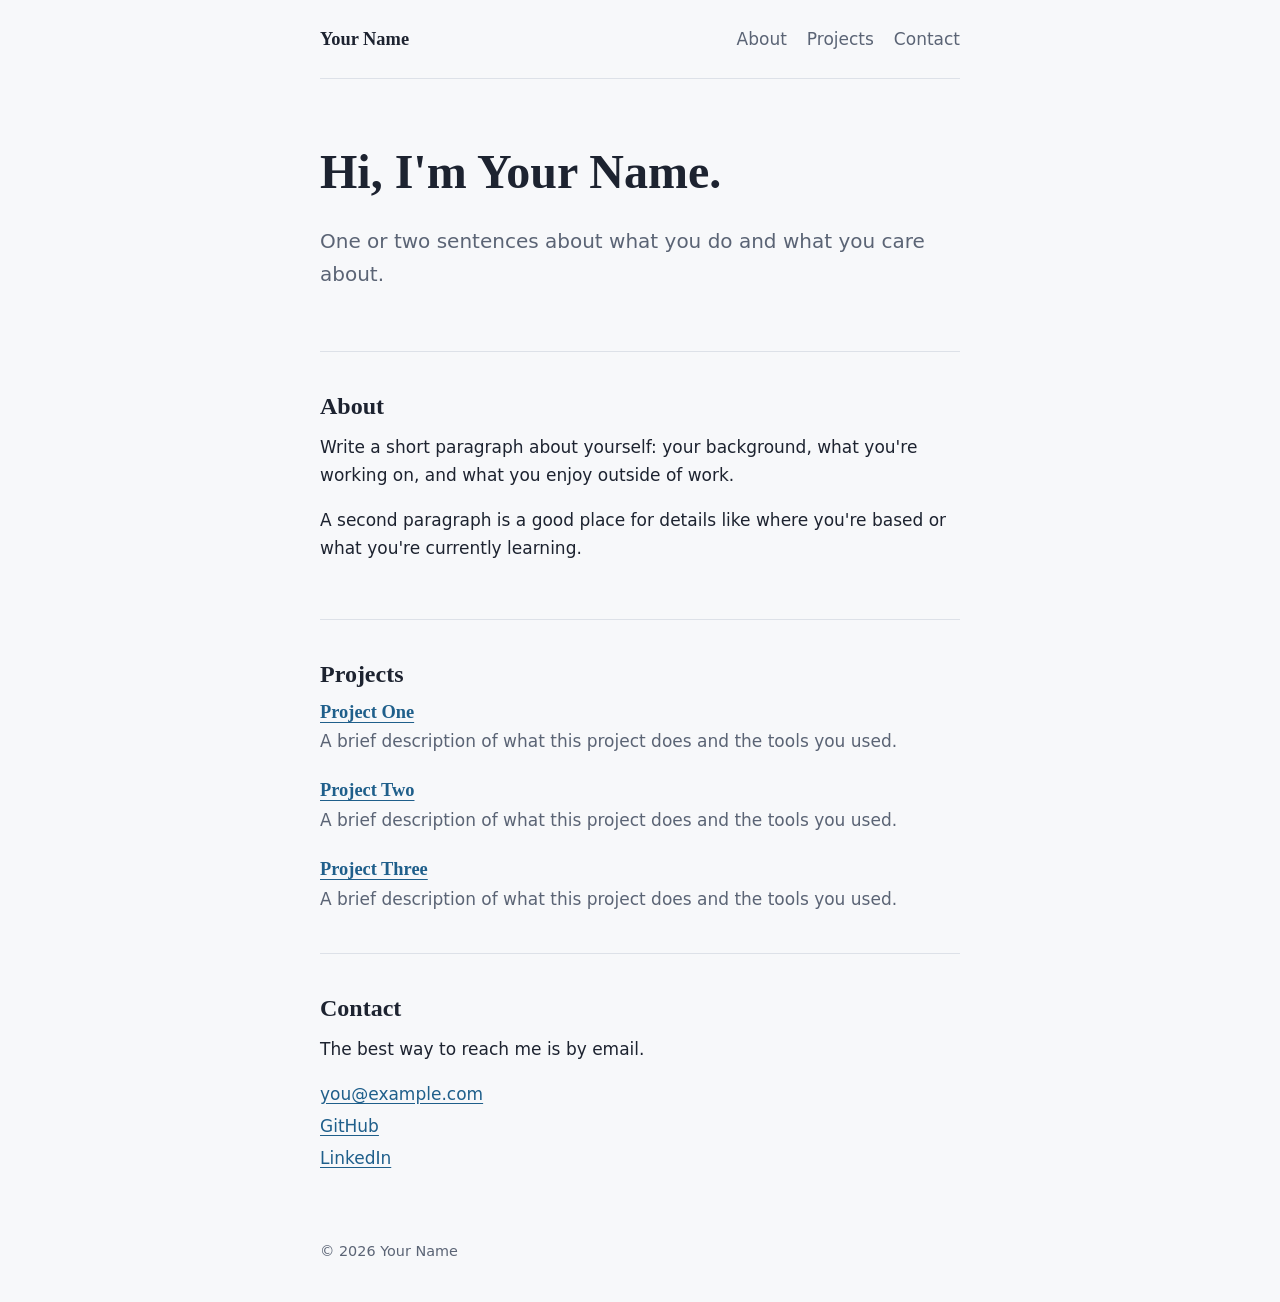
==== index.html @ 3192b790 "Initial boilerplate commit" ====
<!DOCTYPE html>
<html lang="en">
<head>
  <meta charset="utf-8">
  <meta name="viewport" content="width=device-width, initial-scale=1">
  <title>Your Name</title>
  <meta name="description" content="Personal website of Your Name.">
  <link rel="stylesheet" href="style.css">
</head>
<body>
  <a class="skip-link" href="#main">Skip to content</a>

  <header class="site-header">
    <a class="site-title" href="/">Your Name</a>
    <nav aria-label="Main">
      <ul>
        <li><a href="#about">About</a></li>
        <li><a href="#projects">Projects</a></li>
        <li><a href="#contact">Contact</a></li>
      </ul>
    </nav>
  </header>

  <main id="main">
    <section class="intro">
      <h1>Hi, I'm Your Name.</h1>
      <p class="lead">One or two sentences about what you do and what you care about.</p>
    </section>

    <section id="about">
      <h2>About</h2>
      <p>Write a short paragraph about yourself: your background, what you're working on, and what you enjoy outside of work.</p>
      <p>A second paragraph is a good place for details like where you're based or what you're currently learning.</p>
    </section>

    <section id="projects">
      <h2>Projects</h2>
      <ul class="project-list">
        <li>
          <h3><a href="https://github.com/your-username/project-one">Project One</a></h3>
          <p>A brief description of what this project does and the tools you used.</p>
        </li>
        <li>
          <h3><a href="https://github.com/your-username/project-two">Project Two</a></h3>
          <p>A brief description of what this project does and the tools you used.</p>
        </li>
        <li>
          <h3><a href="https://github.com/your-username/project-three">Project Three</a></h3>
          <p>A brief description of what this project does and the tools you used.</p>
        </li>
      </ul>
    </section>

    <section id="contact">
      <h2>Contact</h2>
      <p>The best way to reach me is by email.</p>
      <ul class="contact-list">
        <li><a href="mailto:you@example.com">you@example.com</a></li>
        <li><a href="https://github.com/your-username">GitHub</a></li>
        <li><a href="https://www.linkedin.com/in/your-username">LinkedIn</a></li>
      </ul>
    </section>
  </main>

  <footer class="site-footer">
    <p>&copy; 2026 Your Name</p>
  </footer>
</body>
</html>
---- style.css ----
/* ---------- Design tokens: edit these to restyle the whole site ---------- */
:root {
  --bg: #f7f8fa;
  --text: #1d2330;
  --text-muted: #5b6475;
  --accent: #1f5f8b;
  --rule: #dde1e8;

  --font-body: system-ui, -apple-system, "Segoe UI", Roboto, sans-serif;
  --font-heading: "Iowan Old Style", "Palatino Linotype", Georgia, serif;

  --measure: 40rem;   /* max line length of the content column */
  --space: 1.5rem;
}

@media (prefers-color-scheme: dark) {
  :root {
    --bg: #14181f;
    --text: #e6e9ef;
    --text-muted: #9aa3b2;
    --accent: #7fb4dc;
    --rule: #2a313d;
  }
}

/* ---------- Base ---------- */
*, *::before, *::after { box-sizing: border-box; }

html { scroll-behavior: smooth; }

@media (prefers-reduced-motion: reduce) {
  html { scroll-behavior: auto; }
}

body {
  margin: 0;
  background: var(--bg);
  color: var(--text);
  font-family: var(--font-body);
  font-size: 1.0625rem;
  line-height: 1.65;
}

h1, h2, h3 {
  font-family: var(--font-heading);
  line-height: 1.2;
  margin: 0 0 0.5em;
}

h1 { font-size: clamp(2rem, 5vw, 3rem); }
h2 { font-size: 1.5rem; }
h3 { font-size: 1.15rem; margin-bottom: 0.25em; }

p { margin: 0 0 1em; }

a {
  color: var(--accent);
  text-underline-offset: 0.2em;
}

a:focus-visible {
  outline: 3px solid var(--accent);
  outline-offset: 3px;
  border-radius: 2px;
}

/* ---------- Layout ---------- */
.site-header,
main,
.site-footer {
  width: min(100% - 2 * var(--space), var(--measure));
  margin-inline: auto;
}

.site-header {
  display: flex;
  flex-wrap: wrap;
  justify-content: space-between;
  align-items: baseline;
  gap: 0.5rem 2rem;
  padding-block: var(--space);
  border-bottom: 1px solid var(--rule);
}

.site-title {
  font-family: var(--font-heading);
  font-weight: 700;
  font-size: 1.15rem;
  color: var(--text);
  text-decoration: none;
}

nav ul {
  display: flex;
  gap: 1.25rem;
  list-style: none;
  margin: 0;
  padding: 0;
}

nav a {
  color: var(--text-muted);
  text-decoration: none;
}

nav a:hover { color: var(--accent); text-decoration: underline; }

main section {
  padding-block: 2.5rem;
  border-bottom: 1px solid var(--rule);
}

main section:last-child { border-bottom: 0; }

.intro { padding-top: 4rem; }

.lead {
  font-size: 1.25rem;
  color: var(--text-muted);
}

/* ---------- Components ---------- */
.project-list,
.contact-list {
  list-style: none;
  margin: 0;
  padding: 0;
}

.project-list li { margin-bottom: 1.5rem; }
.project-list li:last-child { margin-bottom: 0; }
.project-list p { margin: 0; color: var(--text-muted); }

.contact-list li { margin-bottom: 0.25rem; }

.site-footer {
  padding-block: var(--space);
  color: var(--text-muted);
  font-size: 0.9rem;
}

.skip-link {
  position: absolute;
  left: 0.5rem;
  top: -4rem;
  background: var(--accent);
  color: var(--bg);
  padding: 0.5rem 1rem;
  z-index: 10;
}

.skip-link:focus { top: 0.5rem; }
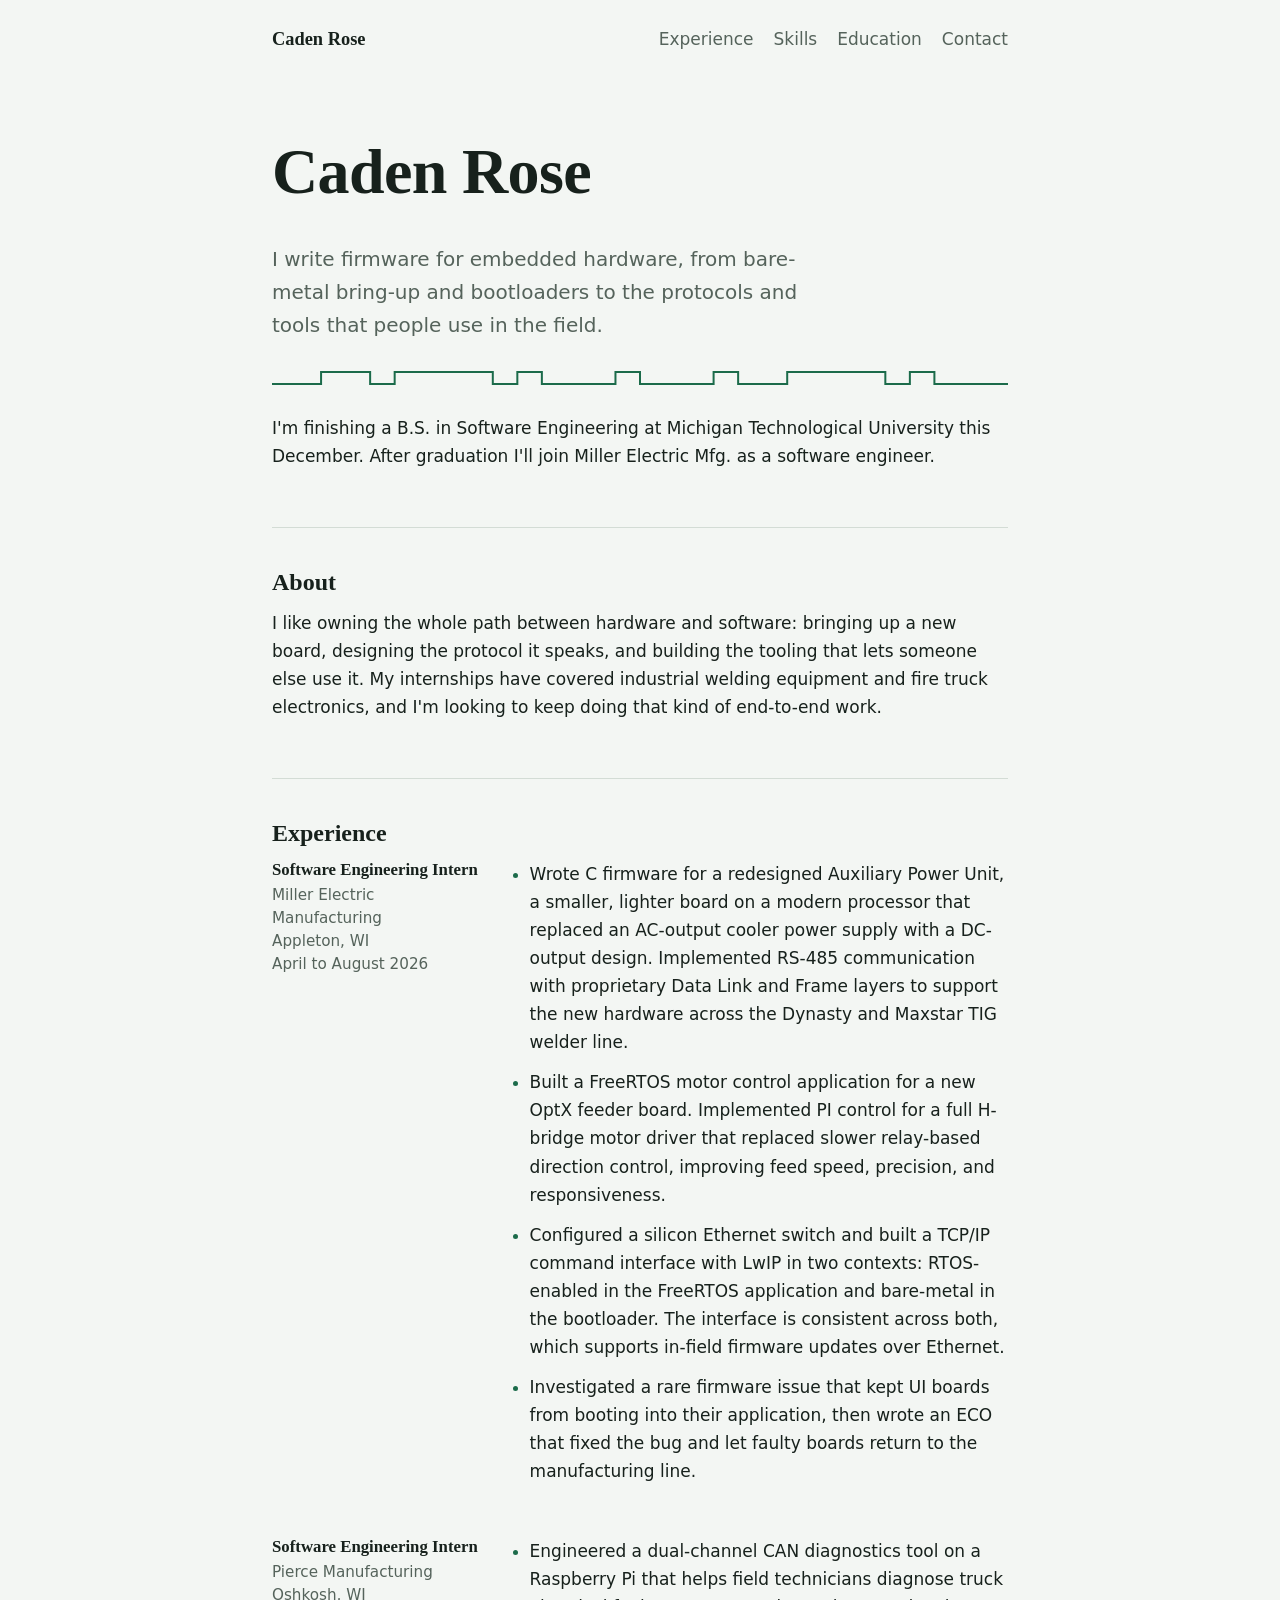
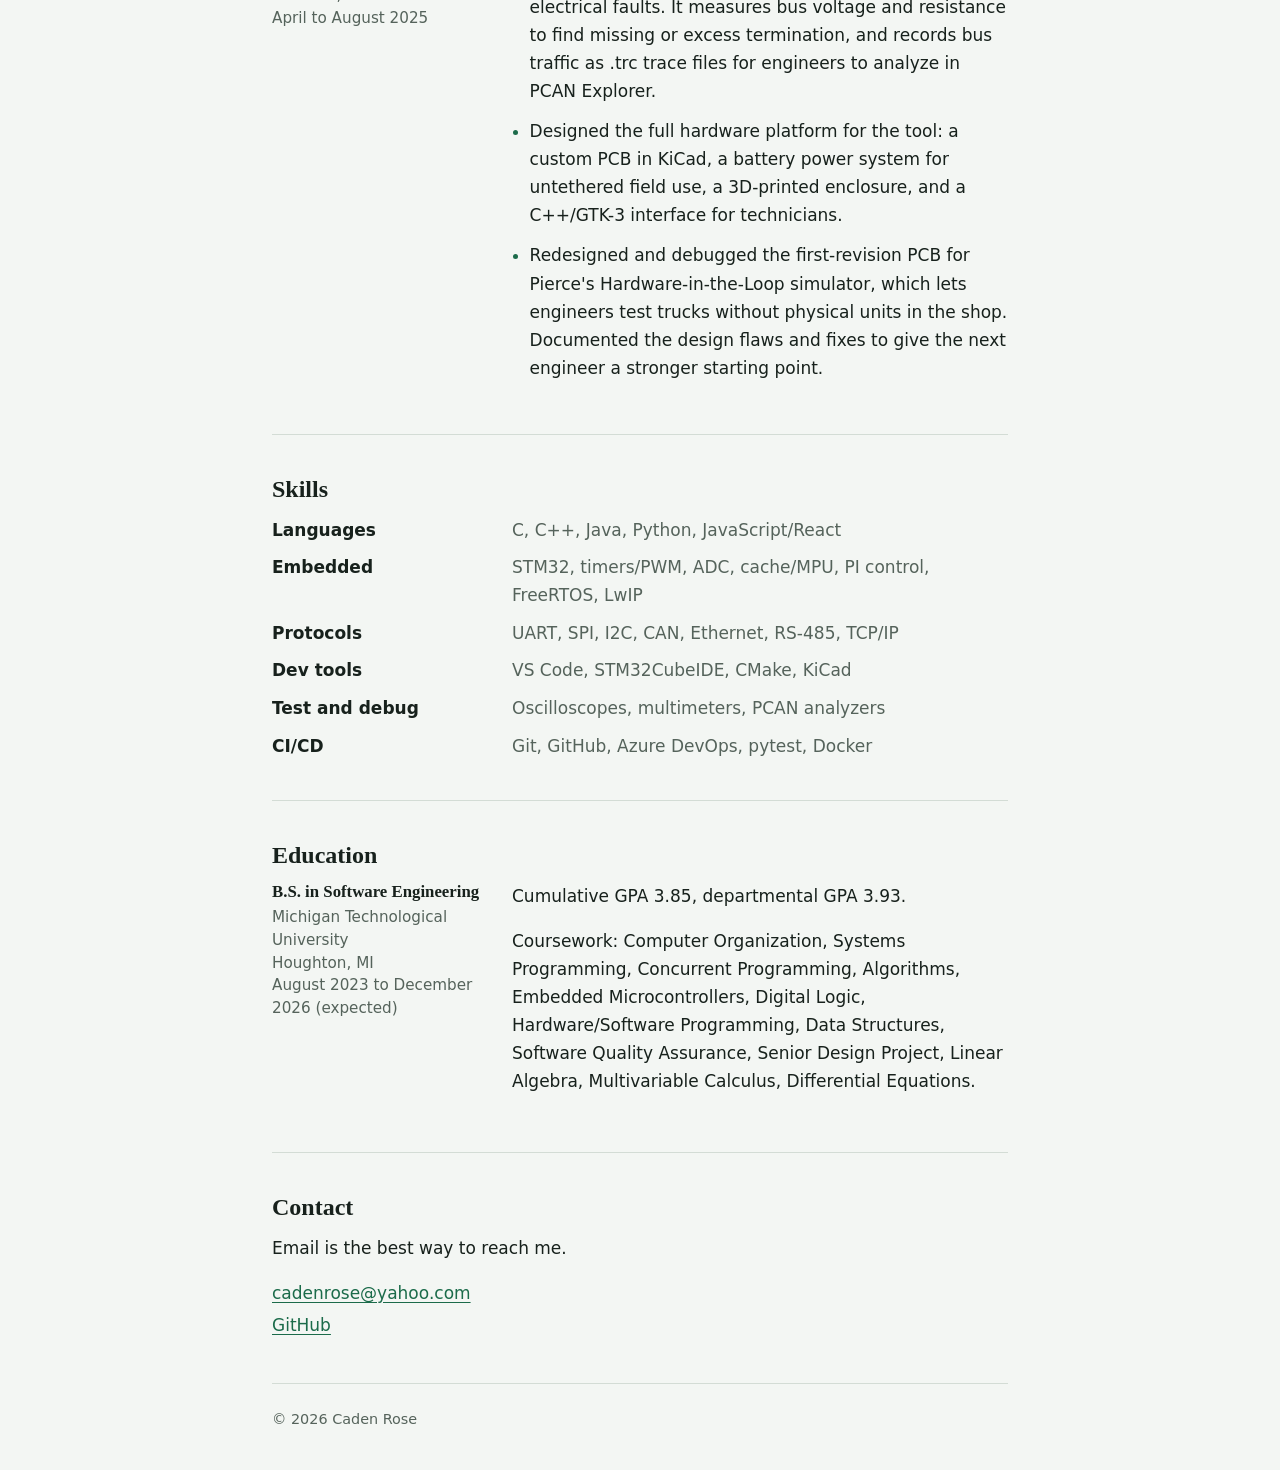
==== commit 705ec1fe: "Applied resume (sep 26)" ====
--- a/index.html
+++ b/index.html
@@ -3,19 +3,20 @@
 <head>
   <meta charset="utf-8">
   <meta name="viewport" content="width=device-width, initial-scale=1">
-  <title>Your Name</title>
-  <meta name="description" content="Personal website of Your Name.">
+  <title>Caden Rose | Embedded Software Engineer</title>
+  <meta name="description" content="Caden Rose is a software engineer focused on embedded systems and firmware: bare-metal bring-up, bootloaders, communication protocols, and field tooling.">
   <link rel="stylesheet" href="style.css">
 </head>
 <body>
   <a class="skip-link" href="#main">Skip to content</a>
 
   <header class="site-header">
-    <a class="site-title" href="/">Your Name</a>
+    <a class="site-title" href="/">Caden Rose</a>
     <nav aria-label="Main">
       <ul>
-        <li><a href="#about">About</a></li>
-        <li><a href="#projects">Projects</a></li>
+        <li><a href="#experience">Experience</a></li>
+        <li><a href="#skills">Skills</a></li>
+        <li><a href="#education">Education</a></li>
         <li><a href="#contact">Contact</a></li>
       </ul>
     </nav>
@@ -23,47 +24,94 @@
 
   <main id="main">
     <section class="intro">
-      <h1>Hi, I'm Your Name.</h1>
-      <p class="lead">One or two sentences about what you do and what you care about.</p>
+      <h1>Caden Rose</h1>
+      <p class="lead">I write firmware for embedded hardware, from bare-metal bring-up and bootloaders to the protocols and tools that people use in the field.</p>
+      <svg class="signal" viewBox="0 0 600 24" preserveAspectRatio="none" aria-hidden="true" focusable="false">
+        <path d="M0 18H40V6H80V18H100V6H180V18H200V6H220V18H280V6H300V18H360V6H380V18H420V6H500V18H520V6H540V18H600" />
+      </svg>
+      <p>I'm finishing a B.S. in Software Engineering at Michigan Technological University this December. After graduation I'll join Miller Electric Mfg. as a software engineer.</p>
     </section>
 
     <section id="about">
       <h2>About</h2>
-      <p>Write a short paragraph about yourself: your background, what you're working on, and what you enjoy outside of work.</p>
-      <p>A second paragraph is a good place for details like where you're based or what you're currently learning.</p>
+      <p>I like owning the whole path between hardware and software: bringing up a new board, designing the protocol it speaks, and building the tooling that lets someone else use it. My internships have covered industrial welding equipment and fire truck electronics, and I'm looking to keep doing that kind of end-to-end work.</p>
     </section>
 
-    <section id="projects">
-      <h2>Projects</h2>
-      <ul class="project-list">
-        <li>
-          <h3><a href="https://github.com/your-username/project-one">Project One</a></h3>
-          <p>A brief description of what this project does and the tools you used.</p>
-        </li>
-        <li>
-          <h3><a href="https://github.com/your-username/project-two">Project Two</a></h3>
-          <p>A brief description of what this project does and the tools you used.</p>
-        </li>
-        <li>
-          <h3><a href="https://github.com/your-username/project-three">Project Three</a></h3>
-          <p>A brief description of what this project does and the tools you used.</p>
-        </li>
-      </ul>
+    <section id="experience">
+      <h2>Experience</h2>
+
+      <article class="entry">
+        <div class="entry-meta">
+          <h3>Software Engineering Intern</h3>
+          <p>Miller Electric Manufacturing<br>Appleton, WI<br>April to August 2026</p>
+        </div>
+        <ul class="entry-body">
+          <li>Wrote C firmware for a redesigned Auxiliary Power Unit, a smaller, lighter board on a modern processor that replaced an AC-output cooler power supply with a DC-output design. Implemented RS-485 communication with proprietary Data Link and Frame layers to support the new hardware across the Dynasty and Maxstar TIG welder line.</li>
+          <li>Built a FreeRTOS motor control application for a new OptX feeder board. Implemented PI control for a full H-bridge motor driver that replaced slower relay-based direction control, improving feed speed, precision, and responsiveness.</li>
+          <li>Configured a silicon Ethernet switch and built a TCP/IP command interface with LwIP in two contexts: RTOS-enabled in the FreeRTOS application and bare-metal in the bootloader. The interface is consistent across both, which supports in-field firmware updates over Ethernet.</li>
+          <li>Investigated a rare firmware issue that kept UI boards from booting into their application, then wrote an ECO that fixed the bug and let faulty boards return to the manufacturing line.</li>
+        </ul>
+      </article>
+
+      <article class="entry">
+        <div class="entry-meta">
+          <h3>Software Engineering Intern</h3>
+          <p>Pierce Manufacturing<br>Oshkosh, WI<br>April to August 2025</p>
+        </div>
+        <ul class="entry-body">
+          <li>Engineered a dual-channel CAN diagnostics tool on a Raspberry Pi that helps field technicians diagnose truck electrical faults. It measures bus voltage and resistance to find missing or excess termination, and records bus traffic as .trc trace files for engineers to analyze in PCAN Explorer.</li>
+          <li>Designed the full hardware platform for the tool: a custom PCB in KiCad, a battery power system for untethered field use, a 3D-printed enclosure, and a C++/GTK-3 interface for technicians.</li>
+          <li>Redesigned and debugged the first-revision PCB for Pierce's Hardware-in-the-Loop simulator, which lets engineers test trucks without physical units in the shop. Documented the design flaws and fixes to give the next engineer a stronger starting point.</li>
+        </ul>
+      </article>
+    </section>
+
+    <section id="skills">
+      <h2>Skills</h2>
+      <dl class="skills">
+        <dt>Languages</dt>
+        <dd>C, C++, Java, Python, JavaScript/React</dd>
+        <dt>Embedded</dt>
+        <dd>STM32, timers/PWM, ADC, cache/MPU, PI control, FreeRTOS, LwIP</dd>
+        <dt>Protocols</dt>
+        <dd>UART, SPI, I2C, CAN, Ethernet, RS-485, TCP/IP</dd>
+        <dt>Dev tools</dt>
+        <dd>VS Code, STM32CubeIDE, CMake, KiCad</dd>
+        <dt>Test and debug</dt>
+        <dd>Oscilloscopes, multimeters, PCAN analyzers</dd>
+        <dt>CI/CD</dt>
+        <dd>Git, GitHub, Azure DevOps, pytest, Docker</dd>
+      </dl>
+    </section>
+
+    <section id="education">
+      <h2>Education</h2>
+      <article class="entry">
+        <div class="entry-meta">
+          <h3>B.S. in Software Engineering</h3>
+          <p>Michigan Technological University<br>Houghton, MI<br>August 2023 to December 2026 (expected)</p>
+        </div>
+        <div class="entry-body">
+          <p>Cumulative GPA 3.85, departmental GPA 3.93.</p>
+          <p>Coursework: Computer Organization, Systems Programming, Concurrent Programming, Algorithms, Embedded Microcontrollers, Digital Logic, Hardware/Software Programming, Data Structures, Software Quality Assurance, Senior Design Project, Linear Algebra, Multivariable Calculus, Differential Equations.</p>
+        </div>
+      </article>
     </section>
 
     <section id="contact">
       <h2>Contact</h2>
-      <p>The best way to reach me is by email.</p>
+      <p>Email is the best way to reach me.</p>
       <ul class="contact-list">
-        <li><a href="mailto:you@example.com">you@example.com</a></li>
-        <li><a href="https://github.com/your-username">GitHub</a></li>
-        <li><a href="https://www.linkedin.com/in/your-username">LinkedIn</a></li>
+        <li><a href="mailto:cadenrose@yahoo.com">cadenrose@yahoo.com</a></li>
+        <li><a href="https://github.com/cadenjrose">GitHub</a></li>
+        <!-- Add your LinkedIn once you have the URL:
+        <li><a href="https://www.linkedin.com/in/YOUR-LINKEDIN-SLUG">LinkedIn</a></li> -->
       </ul>
     </section>
   </main>
 
   <footer class="site-footer">
-    <p>&copy; 2026 Your Name</p>
+    <p>&copy; 2026 Caden Rose</p>
   </footer>
 </body>
 </html>
--- a/style.css
+++ b/style.css
@@ -1,32 +1,32 @@
 /* ---------- Design tokens: edit these to restyle the whole site ---------- */
 :root {
-  --bg: #f7f8fa;
-  --text: #1d2330;
-  --text-muted: #5b6475;
-  --accent: #1f5f8b;
-  --rule: #dde1e8;
+  --bg: #f3f6f3;
+  --text: #17211c;
+  --text-muted: #55635b;
+  --accent: #1b6b4a;
+  --rule: #d3dcd5;
 
   --font-body: system-ui, -apple-system, "Segoe UI", Roboto, sans-serif;
   --font-heading: "Iowan Old Style", "Palatino Linotype", Georgia, serif;
 
-  --measure: 40rem;   /* max line length of the content column */
+  --measure: 46rem;   /* max width of the content column */
   --space: 1.5rem;
 }
 
 @media (prefers-color-scheme: dark) {
   :root {
-    --bg: #14181f;
-    --text: #e6e9ef;
-    --text-muted: #9aa3b2;
-    --accent: #7fb4dc;
-    --rule: #2a313d;
+    --bg: #0f1b16;
+    --text: #e4ece7;
+    --text-muted: #a0b0a7;
+    --accent: #8cc7a8;
+    --rule: #26382f;
   }
 }
 
 /* ---------- Base ---------- */
 *, *::before, *::after { box-sizing: border-box; }
 
-html { scroll-behavior: smooth; }
+html { scroll-behavior: smooth; scroll-padding-top: 1rem; }
 
 @media (prefers-reduced-motion: reduce) {
   html { scroll-behavior: auto; }
@@ -47,9 +47,9 @@
   margin: 0 0 0.5em;
 }
 
-h1 { font-size: clamp(2rem, 5vw, 3rem); }
+h1 { font-size: clamp(2.5rem, 7vw, 4rem); letter-spacing: -0.01em; }
 h2 { font-size: 1.5rem; }
-h3 { font-size: 1.15rem; margin-bottom: 0.25em; }
+h3 { font-size: 1.05rem; margin-bottom: 0.25em; }
 
 p { margin: 0 0 1em; }
 
@@ -79,7 +79,6 @@
   align-items: baseline;
   gap: 0.5rem 2rem;
   padding-block: var(--space);
-  border-bottom: 1px solid var(--rule);
 }
 
 .site-title {
@@ -92,7 +91,8 @@
 
 nav ul {
   display: flex;
-  gap: 1.25rem;
+  flex-wrap: wrap;
+  gap: 0.25rem 1.25rem;
   list-style: none;
   margin: 0;
   padding: 0;
@@ -107,36 +107,95 @@
 
 main section {
   padding-block: 2.5rem;
-  border-bottom: 1px solid var(--rule);
-}
-
-main section:last-child { border-bottom: 0; }
-
-.intro { padding-top: 4rem; }
-
+  border-top: 1px solid var(--rule);
+}
+
+main section.intro { border-top: 0; padding-top: 3.5rem; }
+
+/* ---------- Intro ---------- */
 .lead {
   font-size: 1.25rem;
-  color: var(--text-muted);
-}
-
-/* ---------- Components ---------- */
-.project-list,
+  max-width: 36rem;
+  color: var(--text-muted);
+}
+
+.signal {
+  display: block;
+  width: 100%;
+  height: 1.5rem;
+  margin-block: 1.5rem;
+}
+
+.signal path {
+  fill: none;
+  stroke: var(--accent);
+  stroke-width: 2;
+  stroke-linejoin: miter;
+  vector-effect: non-scaling-stroke;
+}
+
+/* ---------- Experience and education entries ---------- */
+.entry {
+  display: grid;
+  grid-template-columns: 1fr;
+  gap: 0.75rem;
+  margin-bottom: 2.5rem;
+}
+
+.entry:last-child { margin-bottom: 0; }
+
+.entry-meta p {
+  margin: 0;
+  color: var(--text-muted);
+  font-size: 0.95rem;
+  line-height: 1.5;
+}
+
+.entry-body { margin: 0; padding-left: 1.1rem; }
+.entry-body li { margin-bottom: 0.75rem; }
+.entry-body li::marker { color: var(--accent); }
+div.entry-body { padding-left: 0; }
+
+@media (min-width: 40rem) {
+  .entry { grid-template-columns: 13rem 1fr; gap: 2rem; }
+}
+
+/* ---------- Skills ---------- */
+.skills {
+  display: grid;
+  grid-template-columns: 1fr;
+  margin: 0;
+}
+
+.skills dt {
+  font-weight: 600;
+  margin-top: 0.75rem;
+}
+
+.skills dd {
+  margin: 0;
+  color: var(--text-muted);
+}
+
+@media (min-width: 40rem) {
+  .skills { grid-template-columns: 13rem 1fr; column-gap: 2rem; row-gap: 0.6rem; }
+  .skills dt { margin-top: 0; }
+}
+
+/* ---------- Contact and footer ---------- */
 .contact-list {
   list-style: none;
   margin: 0;
   padding: 0;
 }
 
-.project-list li { margin-bottom: 1.5rem; }
-.project-list li:last-child { margin-bottom: 0; }
-.project-list p { margin: 0; color: var(--text-muted); }
-
 .contact-list li { margin-bottom: 0.25rem; }
 
 .site-footer {
   padding-block: var(--space);
   color: var(--text-muted);
   font-size: 0.9rem;
+  border-top: 1px solid var(--rule);
 }
 
 .skip-link {
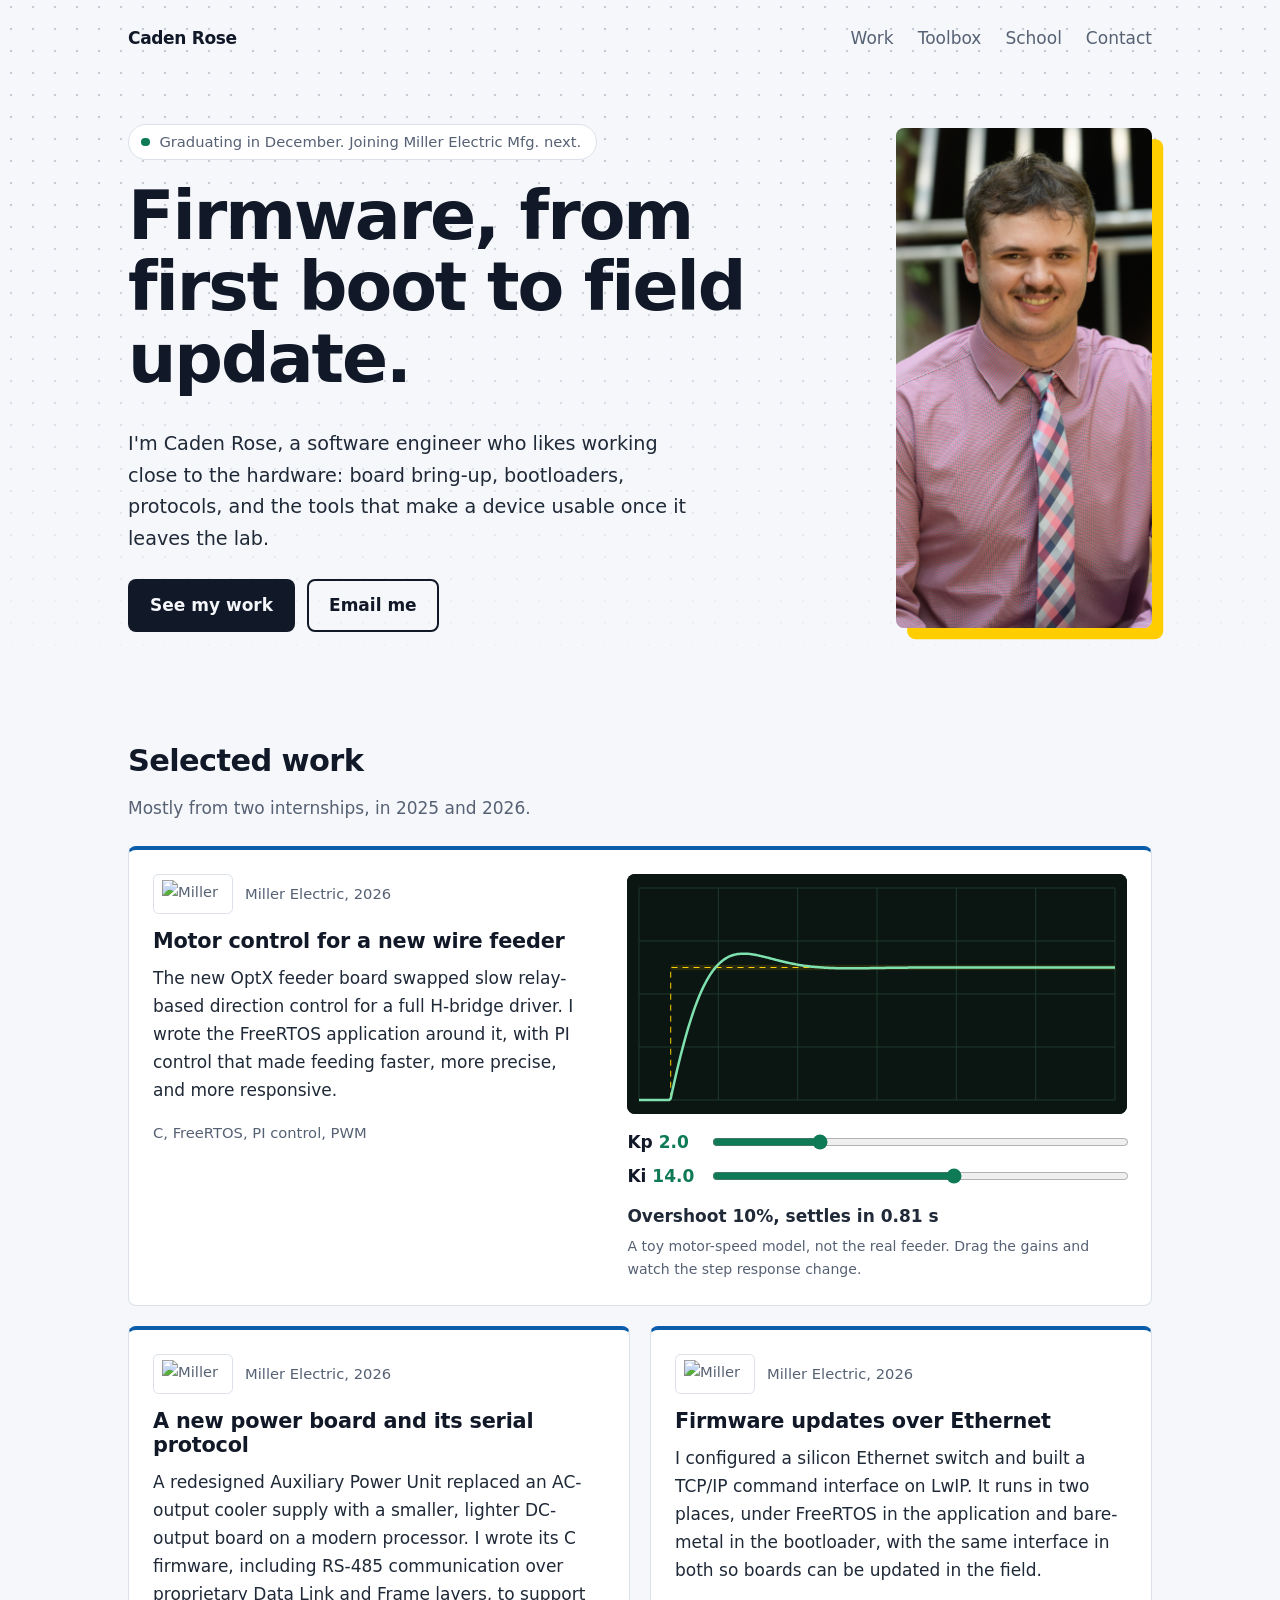
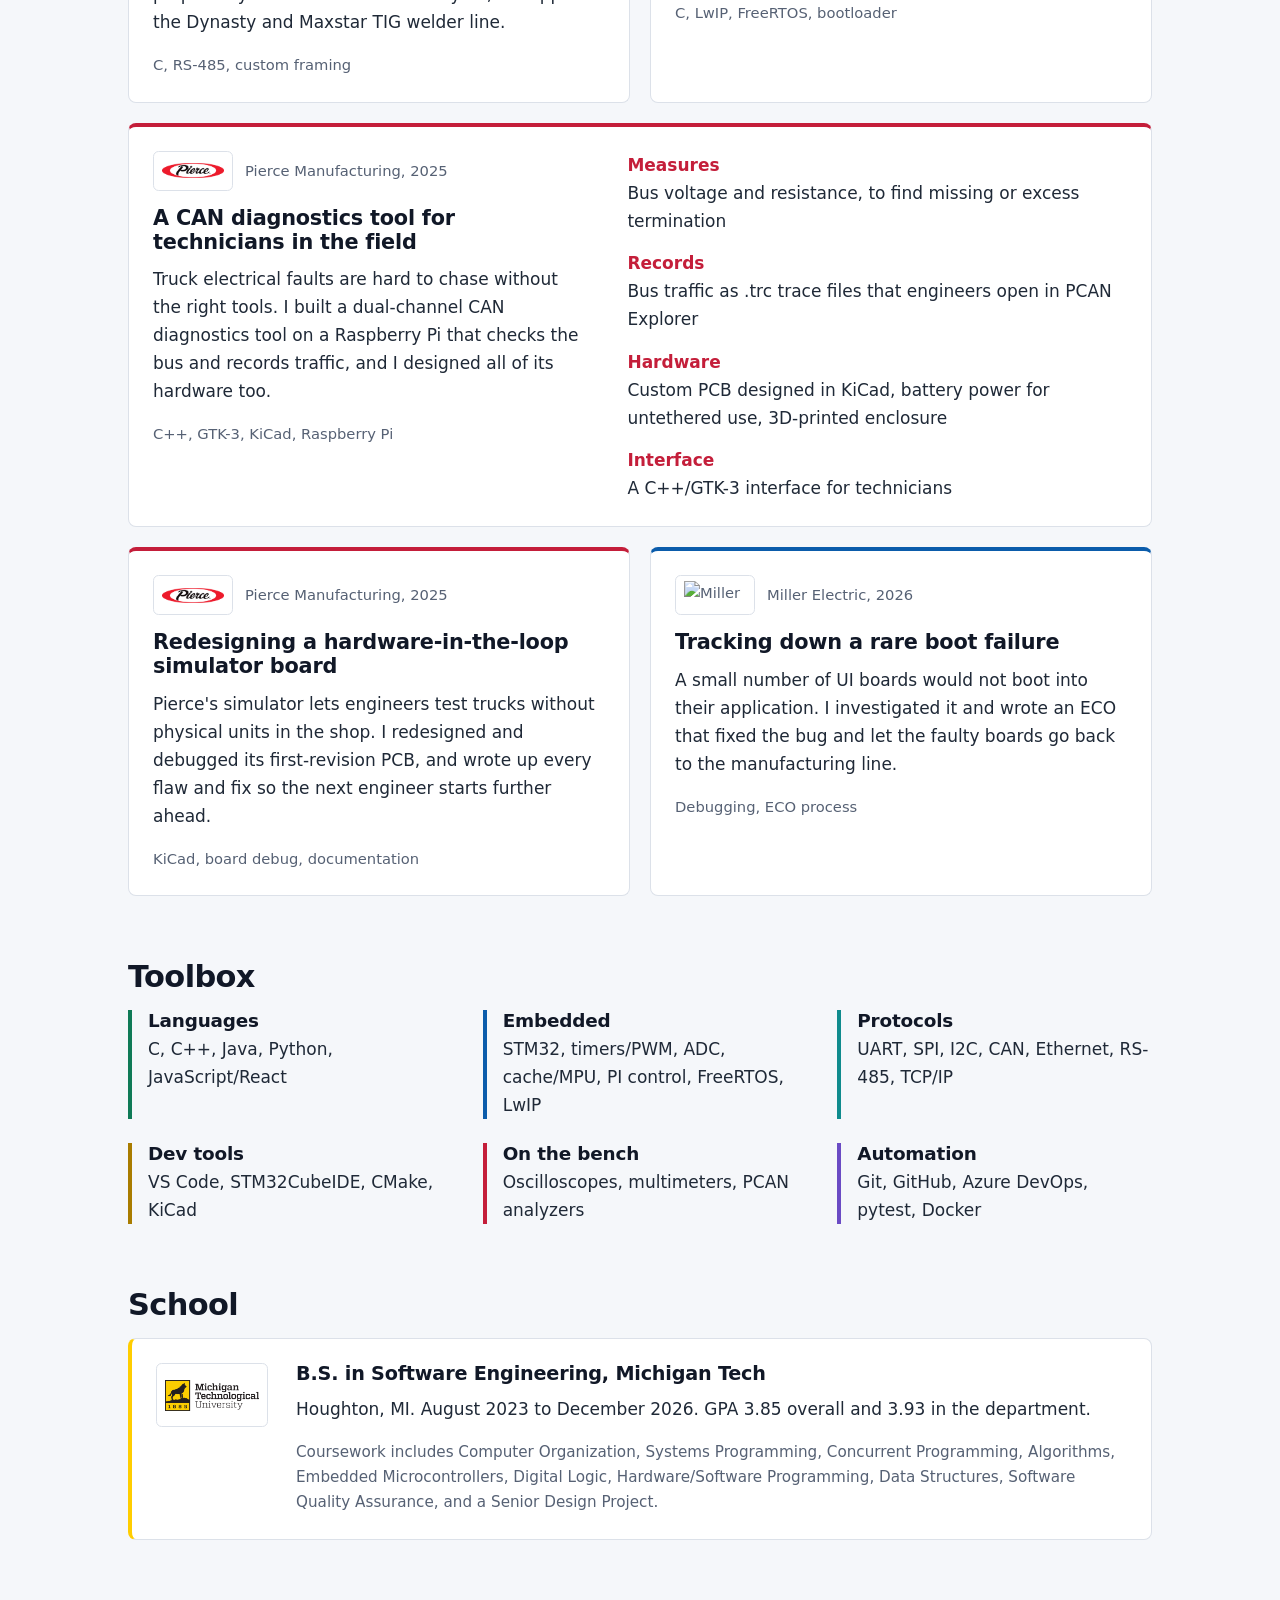
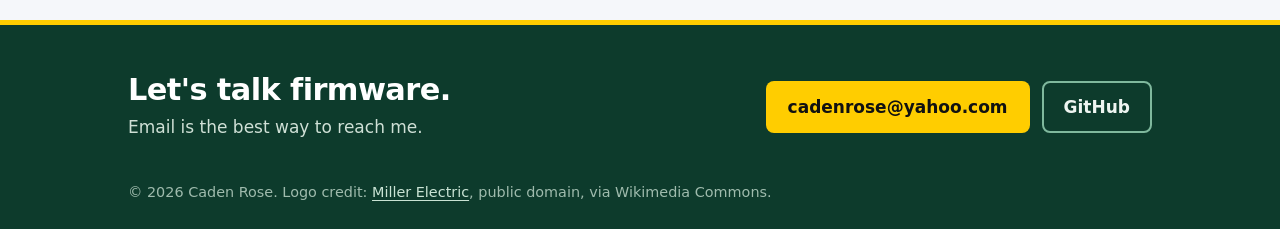
==== commit 03cbb62e: "Added visuals" ====
--- a/index.html
+++ b/index.html
@@ -4,114 +4,181 @@
   <meta charset="utf-8">
   <meta name="viewport" content="width=device-width, initial-scale=1">
   <title>Caden Rose | Embedded Software Engineer</title>
-  <meta name="description" content="Caden Rose is a software engineer focused on embedded systems and firmware: bare-metal bring-up, bootloaders, communication protocols, and field tooling.">
+  <meta name="description" content="Caden Rose is a software engineer who works close to the hardware: board bring-up, bootloaders, communication protocols, and field tooling.">
   <link rel="stylesheet" href="style.css">
+  <script src="script.js" defer></script>
 </head>
 <body>
   <a class="skip-link" href="#main">Skip to content</a>
 
-  <header class="site-header">
+  <header class="wrap site-header">
     <a class="site-title" href="/">Caden Rose</a>
     <nav aria-label="Main">
       <ul>
-        <li><a href="#experience">Experience</a></li>
-        <li><a href="#skills">Skills</a></li>
-        <li><a href="#education">Education</a></li>
+        <li><a href="#work">Work</a></li>
+        <li><a href="#toolbox">Toolbox</a></li>
+        <li><a href="#school">School</a></li>
         <li><a href="#contact">Contact</a></li>
       </ul>
     </nav>
   </header>
 
   <main id="main">
-    <section class="intro">
-      <h1>Caden Rose</h1>
-      <p class="lead">I write firmware for embedded hardware, from bare-metal bring-up and bootloaders to the protocols and tools that people use in the field.</p>
-      <svg class="signal" viewBox="0 0 600 24" preserveAspectRatio="none" aria-hidden="true" focusable="false">
-        <path d="M0 18H40V6H80V18H100V6H180V18H200V6H220V18H280V6H300V18H360V6H380V18H420V6H500V18H520V6H540V18H600" />
-      </svg>
-      <p>I'm finishing a B.S. in Software Engineering at Michigan Technological University this December. After graduation I'll join Miller Electric Mfg. as a software engineer.</p>
+
+    <section class="hero">
+      <div class="wrap hero-grid">
+        <div class="hero-text">
+          <p class="status"><span class="dot" aria-hidden="true"></span>Graduating in December. Joining Miller Electric Mfg. next.</p>
+          <h1>Firmware, from first boot to field update.</h1>
+          <p class="lead">I'm Caden Rose, a software engineer who likes working close to the hardware: board bring-up, bootloaders, protocols, and the tools that make a device usable once it leaves the lab.</p>
+          <div class="button-row">
+            <a class="button button-ink" href="#work">See my work</a>
+            <a class="button button-outline" href="mailto:cadenrose@yahoo.com">Email me</a>
+          </div>
+        </div>
+        <div class="hero-photo">
+          <img src="images/headshot.jpg" alt="Portrait of Caden Rose" width="400" height="500">
+        </div>
+      </div>
     </section>
 
-    <section id="about">
-      <h2>About</h2>
-      <p>I like owning the whole path between hardware and software: bringing up a new board, designing the protocol it speaks, and building the tooling that lets someone else use it. My internships have covered industrial welding equipment and fire truck electronics, and I'm looking to keep doing that kind of end-to-end work.</p>
+    <section id="work" class="wrap section">
+      <h2>Selected work</h2>
+      <p class="section-intro">Mostly from two internships, in 2025 and 2026.</p>
+
+      <div class="tiles">
+
+        <!-- Feature tile: feeder motor control + live PI demo -->
+        <article class="tile tile-miller tile-wide tile-feature">
+          <div class="tile-copy">
+            <p class="tile-from"><span class="logo-plate"><img src="images/miller-logo.svg" alt="Miller Electric Mfg."></span>Miller Electric, 2026</p>
+            <h3>Motor control for a new wire feeder</h3>
+            <p>The new OptX feeder board swapped slow relay-based direction control for a full H-bridge driver. I wrote the FreeRTOS application around it, with PI control that made feeding faster, more precise, and more responsive.</p>
+            <p class="stack">C, FreeRTOS, PI control, PWM</p>
+          </div>
+          <div class="scope">
+            <canvas id="scope-canvas" aria-label="Step response of a PI-controlled motor, redrawn as you change the gains" role="img"></canvas>
+            <div class="scope-controls">
+              <label for="kp">Kp <output id="kp-out">2.0</output></label>
+              <input type="range" id="kp" min="0" max="8" step="0.1" value="2">
+              <label for="ki">Ki <output id="ki-out">14.0</output></label>
+              <input type="range" id="ki" min="0" max="24" step="0.1" value="14">
+            </div>
+            <p class="scope-readout" id="scope-readout" aria-live="polite"></p>
+            <p class="scope-note">A toy motor-speed model, not the real feeder. Drag the gains and watch the step response change.</p>
+            <noscript><p class="scope-note">This demo needs JavaScript.</p></noscript>
+          </div>
+        </article>
+
+        <article class="tile tile-miller">
+          <p class="tile-from"><span class="logo-plate"><img src="images/miller-logo.svg" alt="Miller Electric Mfg."></span>Miller Electric, 2026</p>
+          <h3>A new power board and its serial protocol</h3>
+          <p>A redesigned Auxiliary Power Unit replaced an AC-output cooler supply with a smaller, lighter DC-output board on a modern processor. I wrote its C firmware, including RS-485 communication over proprietary Data Link and Frame layers, to support the Dynasty and Maxstar TIG welder line.</p>
+          <p class="stack">C, RS-485, custom framing</p>
+        </article>
+
+        <article class="tile tile-miller">
+          <p class="tile-from"><span class="logo-plate"><img src="images/miller-logo.svg" alt="Miller Electric Mfg."></span>Miller Electric, 2026</p>
+          <h3>Firmware updates over Ethernet</h3>
+          <p>I configured a silicon Ethernet switch and built a TCP/IP command interface on LwIP. It runs in two places, under FreeRTOS in the application and bare-metal in the bootloader, with the same interface in both so boards can be updated in the field.</p>
+          <p class="stack">C, LwIP, FreeRTOS, bootloader</p>
+        </article>
+
+        <!-- Feature tile: CAN diagnostics tool -->
+        <article class="tile tile-pierce tile-wide tile-feature">
+          <div class="tile-copy">
+            <p class="tile-from"><span class="logo-plate"><img src="images/pierce-logo.png" alt="Pierce Manufacturing"></span>Pierce Manufacturing, 2025</p>
+            <h3>A CAN diagnostics tool for technicians in the field</h3>
+            <p>Truck electrical faults are hard to chase without the right tools. I built a dual-channel CAN diagnostics tool on a Raspberry Pi that checks the bus and records traffic, and I designed all of its hardware too.</p>
+            <p class="stack">C++, GTK-3, KiCad, Raspberry Pi</p>
+          </div>
+          <dl class="specs">
+            <dt>Measures</dt>
+            <dd>Bus voltage and resistance, to find missing or excess termination</dd>
+            <dt>Records</dt>
+            <dd>Bus traffic as .trc trace files that engineers open in PCAN Explorer</dd>
+            <dt>Hardware</dt>
+            <dd>Custom PCB designed in KiCad, battery power for untethered use, 3D-printed enclosure</dd>
+            <dt>Interface</dt>
+            <dd>A C++/GTK-3 interface for technicians</dd>
+          </dl>
+        </article>
+
+        <article class="tile tile-pierce">
+          <p class="tile-from"><span class="logo-plate"><img src="images/pierce-logo.png" alt="Pierce Manufacturing"></span>Pierce Manufacturing, 2025</p>
+          <h3>Redesigning a hardware-in-the-loop simulator board</h3>
+          <p>Pierce's simulator lets engineers test trucks without physical units in the shop. I redesigned and debugged its first-revision PCB, and wrote up every flaw and fix so the next engineer starts further ahead.</p>
+          <p class="stack">KiCad, board debug, documentation</p>
+        </article>
+
+        <article class="tile tile-miller">
+          <p class="tile-from"><span class="logo-plate"><img src="images/miller-logo.svg" alt="Miller Electric Mfg."></span>Miller Electric, 2026</p>
+          <h3>Tracking down a rare boot failure</h3>
+          <p>A small number of UI boards would not boot into their application. I investigated it and wrote an ECO that fixed the bug and let the faulty boards go back to the manufacturing line.</p>
+          <p class="stack">Debugging, ECO process</p>
+        </article>
+
+      </div>
     </section>
 
-    <section id="experience">
-      <h2>Experience</h2>
-
-      <article class="entry">
-        <div class="entry-meta">
-          <h3>Software Engineering Intern</h3>
-          <p>Miller Electric Manufacturing<br>Appleton, WI<br>April to August 2026</p>
+    <section id="toolbox" class="wrap section">
+      <h2>Toolbox</h2>
+      <div class="toolbox">
+        <div style="--c: var(--green);">
+          <h3>Languages</h3>
+          <p>C, C++, Java, Python, JavaScript/React</p>
         </div>
-        <ul class="entry-body">
-          <li>Wrote C firmware for a redesigned Auxiliary Power Unit, a smaller, lighter board on a modern processor that replaced an AC-output cooler power supply with a DC-output design. Implemented RS-485 communication with proprietary Data Link and Frame layers to support the new hardware across the Dynasty and Maxstar TIG welder line.</li>
-          <li>Built a FreeRTOS motor control application for a new OptX feeder board. Implemented PI control for a full H-bridge motor driver that replaced slower relay-based direction control, improving feed speed, precision, and responsiveness.</li>
-          <li>Configured a silicon Ethernet switch and built a TCP/IP command interface with LwIP in two contexts: RTOS-enabled in the FreeRTOS application and bare-metal in the bootloader. The interface is consistent across both, which supports in-field firmware updates over Ethernet.</li>
-          <li>Investigated a rare firmware issue that kept UI boards from booting into their application, then wrote an ECO that fixed the bug and let faulty boards return to the manufacturing line.</li>
-        </ul>
-      </article>
-
-      <article class="entry">
-        <div class="entry-meta">
-          <h3>Software Engineering Intern</h3>
-          <p>Pierce Manufacturing<br>Oshkosh, WI<br>April to August 2025</p>
+        <div style="--c: var(--miller);">
+          <h3>Embedded</h3>
+          <p>STM32, timers/PWM, ADC, cache/MPU, PI control, FreeRTOS, LwIP</p>
         </div>
-        <ul class="entry-body">
-          <li>Engineered a dual-channel CAN diagnostics tool on a Raspberry Pi that helps field technicians diagnose truck electrical faults. It measures bus voltage and resistance to find missing or excess termination, and records bus traffic as .trc trace files for engineers to analyze in PCAN Explorer.</li>
-          <li>Designed the full hardware platform for the tool: a custom PCB in KiCad, a battery power system for untethered field use, a 3D-printed enclosure, and a C++/GTK-3 interface for technicians.</li>
-          <li>Redesigned and debugged the first-revision PCB for Pierce's Hardware-in-the-Loop simulator, which lets engineers test trucks without physical units in the shop. Documented the design flaws and fixes to give the next engineer a stronger starting point.</li>
-        </ul>
-      </article>
+        <div style="--c: var(--teal);">
+          <h3>Protocols</h3>
+          <p>UART, SPI, I2C, CAN, Ethernet, RS-485, TCP/IP</p>
+        </div>
+        <div style="--c: var(--gold-deep);">
+          <h3>Dev tools</h3>
+          <p>VS Code, STM32CubeIDE, CMake, KiCad</p>
+        </div>
+        <div style="--c: var(--pierce);">
+          <h3>On the bench</h3>
+          <p>Oscilloscopes, multimeters, PCAN analyzers</p>
+        </div>
+        <div style="--c: var(--purple);">
+          <h3>Automation</h3>
+          <p>Git, GitHub, Azure DevOps, pytest, Docker</p>
+        </div>
+      </div>
     </section>
 
-    <section id="skills">
-      <h2>Skills</h2>
-      <dl class="skills">
-        <dt>Languages</dt>
-        <dd>C, C++, Java, Python, JavaScript/React</dd>
-        <dt>Embedded</dt>
-        <dd>STM32, timers/PWM, ADC, cache/MPU, PI control, FreeRTOS, LwIP</dd>
-        <dt>Protocols</dt>
-        <dd>UART, SPI, I2C, CAN, Ethernet, RS-485, TCP/IP</dd>
-        <dt>Dev tools</dt>
-        <dd>VS Code, STM32CubeIDE, CMake, KiCad</dd>
-        <dt>Test and debug</dt>
-        <dd>Oscilloscopes, multimeters, PCAN analyzers</dd>
-        <dt>CI/CD</dt>
-        <dd>Git, GitHub, Azure DevOps, pytest, Docker</dd>
-      </dl>
+    <section id="school" class="wrap section">
+      <h2>School</h2>
+      <div class="school">
+        <span class="logo-plate logo-plate-lg"><img src="images/mtu-logo.png" alt="Michigan Technological University"></span>
+        <div>
+          <h3>B.S. in Software Engineering, Michigan Tech</h3>
+          <p>Houghton, MI. August 2023 to December 2026. GPA 3.85 overall and 3.93 in the department.</p>
+          <p class="coursework">Coursework includes Computer Organization, Systems Programming, Concurrent Programming, Algorithms, Embedded Microcontrollers, Digital Logic, Hardware/Software Programming, Data Structures, Software Quality Assurance, and a Senior Design Project.</p>
+        </div>
+      </div>
     </section>
 
-    <section id="education">
-      <h2>Education</h2>
-      <article class="entry">
-        <div class="entry-meta">
-          <h3>B.S. in Software Engineering</h3>
-          <p>Michigan Technological University<br>Houghton, MI<br>August 2023 to December 2026 (expected)</p>
-        </div>
-        <div class="entry-body">
-          <p>Cumulative GPA 3.85, departmental GPA 3.93.</p>
-          <p>Coursework: Computer Organization, Systems Programming, Concurrent Programming, Algorithms, Embedded Microcontrollers, Digital Logic, Hardware/Software Programming, Data Structures, Software Quality Assurance, Senior Design Project, Linear Algebra, Multivariable Calculus, Differential Equations.</p>
-        </div>
-      </article>
-    </section>
-
-    <section id="contact">
-      <h2>Contact</h2>
-      <p>Email is the best way to reach me.</p>
-      <ul class="contact-list">
-        <li><a href="mailto:cadenrose@yahoo.com">cadenrose@yahoo.com</a></li>
-        <li><a href="https://github.com/cadenjrose">GitHub</a></li>
-        <!-- Add your LinkedIn once you have the URL:
-        <li><a href="https://www.linkedin.com/in/YOUR-LINKEDIN-SLUG">LinkedIn</a></li> -->
-      </ul>
-    </section>
   </main>
 
-  <footer class="site-footer">
-    <p>&copy; 2026 Caden Rose</p>
+  <footer id="contact" class="contact-band">
+    <div class="wrap contact-inner">
+      <div>
+        <h2>Let's talk firmware.</h2>
+        <p>Email is the best way to reach me.</p>
+      </div>
+      <div class="button-row">
+        <a class="button button-gold" href="mailto:cadenrose@yahoo.com">cadenrose@yahoo.com</a>
+        <a class="button button-outline-light" href="https://github.com/cadenjrose">GitHub</a>
+        <!-- Add your LinkedIn once you have the URL:
+        <a class="button button-outline-light" href="https://www.linkedin.com/in/YOUR-LINKEDIN-SLUG">LinkedIn</a> -->
+      </div>
+    </div>
+    <p class="wrap copyright">&copy; 2026 Caden Rose. Logo credit: <a href="https://commons.wikimedia.org/wiki/File:Miller_Electric_logo.svg">Miller Electric</a>, public domain, via Wikimedia Commons.</p>
   </footer>
 </body>
 </html>
--- a/style.css
+++ b/style.css
@@ -1,25 +1,41 @@
 /* ---------- Design tokens: edit these to restyle the whole site ---------- */
 :root {
-  --bg: #f3f6f3;
-  --text: #17211c;
-  --text-muted: #55635b;
-  --accent: #1b6b4a;
-  --rule: #d3dcd5;
-
-  --font-body: system-ui, -apple-system, "Segoe UI", Roboto, sans-serif;
-  --font-heading: "Iowan Old Style", "Palatino Linotype", Georgia, serif;
-
-  --measure: 46rem;   /* max width of the content column */
-  --space: 1.5rem;
+  --bg: #f5f7fa;
+  --surface: #ffffff;
+  --ink: #111827;
+  --text: #1f2937;
+  --text-muted: #566174;
+  --rule: #dce1e9;
+  --dot: #c5ccd8;
+
+  --deep: #0d3b2c;          /* contact band */
+  --gold: #ffcd00;          /* Michigan Tech */
+  --gold-deep: #a97c00;
+  --miller: #0b5cab;        /* Miller Electric */
+  --pierce: #c41e3a;        /* Pierce Manufacturing */
+  --green: #0f7a56;
+  --teal: #0f8b8d;
+  --purple: #6a4bc4;
+
+  --font: system-ui, -apple-system, "Segoe UI", Roboto, sans-serif;
+  --radius: 0.5rem;
 }
 
 @media (prefers-color-scheme: dark) {
   :root {
-    --bg: #0f1b16;
-    --text: #e4ece7;
-    --text-muted: #a0b0a7;
-    --accent: #8cc7a8;
-    --rule: #26382f;
+    --bg: #0c1117;
+    --surface: #141b24;
+    --ink: #f3f6fa;
+    --text: #d6dde8;
+    --text-muted: #94a0b3;
+    --rule: #263140;
+    --dot: #263140;
+    --gold-deep: #e0b12a;
+    --green: #3fb98a;
+    --miller: #5aa2ec;
+    --pierce: #ef6a82;
+    --teal: #36b8ba;
+    --purple: #9a82e8;
   }
 }
 
@@ -27,185 +43,287 @@
 *, *::before, *::after { box-sizing: border-box; }
 
 html { scroll-behavior: smooth; scroll-padding-top: 1rem; }
-
-@media (prefers-reduced-motion: reduce) {
-  html { scroll-behavior: auto; }
-}
+@media (prefers-reduced-motion: reduce) { html { scroll-behavior: auto; } }
 
 body {
   margin: 0;
   background: var(--bg);
   color: var(--text);
-  font-family: var(--font-body);
+  font-family: var(--font);
   font-size: 1.0625rem;
   line-height: 1.65;
 }
 
-h1, h2, h3 {
-  font-family: var(--font-heading);
-  line-height: 1.2;
-  margin: 0 0 0.5em;
-}
-
-h1 { font-size: clamp(2.5rem, 7vw, 4rem); letter-spacing: -0.01em; }
-h2 { font-size: 1.5rem; }
-h3 { font-size: 1.05rem; margin-bottom: 0.25em; }
+h1, h2, h3 { color: var(--ink); line-height: 1.15; margin: 0 0 0.5em; }
+h1 { font-size: clamp(2.5rem, 6.5vw, 4.25rem); font-weight: 800; letter-spacing: -0.03em; line-height: 1.05; }
+h2 { font-size: 1.9rem; font-weight: 800; letter-spacing: -0.02em; }
+h3 { font-size: 1.15rem; font-weight: 700; letter-spacing: -0.01em; }
 
 p { margin: 0 0 1em; }
 
-a {
-  color: var(--accent);
-  text-underline-offset: 0.2em;
-}
-
-a:focus-visible {
-  outline: 3px solid var(--accent);
+a { color: var(--green); text-underline-offset: 0.2em; }
+
+a:focus-visible,
+.button:focus-visible,
+input:focus-visible {
+  outline: 3px solid var(--gold);
   outline-offset: 3px;
   border-radius: 2px;
 }
 
-/* ---------- Layout ---------- */
-.site-header,
-main,
-.site-footer {
-  width: min(100% - 2 * var(--space), var(--measure));
-  margin-inline: auto;
-}
-
+.wrap { width: min(100% - 3rem, 64rem); margin-inline: auto; }
+
+.skip-link {
+  position: absolute;
+  left: 0.5rem;
+  top: -4rem;
+  background: var(--gold);
+  color: #111;
+  padding: 0.5rem 1rem;
+  z-index: 10;
+}
+.skip-link:focus { top: 0.5rem; }
+
+.section { padding-block: 3rem 1rem; }
+.section-intro { color: var(--text-muted); margin-bottom: 1.5rem; }
+
+/* ---------- Header ---------- */
 .site-header {
+  position: relative;
+  z-index: 1;
   display: flex;
   flex-wrap: wrap;
   justify-content: space-between;
   align-items: baseline;
   gap: 0.5rem 2rem;
-  padding-block: var(--space);
-}
-
-.site-title {
-  font-family: var(--font-heading);
-  font-weight: 700;
-  font-size: 1.15rem;
-  color: var(--text);
+  padding-block: 1.5rem;
+}
+
+.site-title { font-weight: 800; letter-spacing: -0.02em; color: var(--ink); text-decoration: none; }
+
+nav ul { display: flex; flex-wrap: wrap; gap: 0.25rem 1.5rem; list-style: none; margin: 0; padding: 0; }
+nav a { color: var(--text-muted); text-decoration: none; }
+nav a:hover { color: var(--ink); text-decoration: underline; }
+
+/* ---------- Hero ---------- */
+.hero { position: relative; padding-block: 2rem 3rem; }
+
+/* Dot grid, like a breadboard, fading out toward the bottom */
+.hero::before {
+  content: "";
+  position: absolute;
+  inset: -5rem 0 0;
+  background-image: radial-gradient(circle, var(--dot) 1.2px, transparent 1.6px);
+  background-size: 22px 22px;
+  -webkit-mask-image: linear-gradient(to bottom, #000 30%, transparent);
+  mask-image: linear-gradient(to bottom, #000 30%, transparent);
+  pointer-events: none;
+}
+
+.hero-grid {
+  position: relative;
+  display: grid;
+  grid-template-columns: 1fr;
+  gap: 2.5rem;
+  align-items: center;
+}
+
+.hero-text { position: relative; }
+.hero-text h1 { max-width: 14ch; }
+.lead { font-size: 1.2rem; max-width: 36rem; color: var(--text); }
+
+.status {
+  display: inline-flex;
+  align-items: center;
+  gap: 0.6rem;
+  margin-bottom: 1.25rem;
+  padding: 0.3rem 0.9rem 0.3rem 0.75rem;
+  border: 1px solid var(--rule);
+  border-radius: 999px;
+  background: var(--surface);
+  font-size: 0.92rem;
+  color: var(--text-muted);
+}
+
+.dot { width: 0.55rem; height: 0.55rem; border-radius: 50%; background: var(--green); flex: none; }
+
+.hero-photo { order: -1; justify-self: start; }
+
+.hero-photo img {
+  display: block;
+  width: min(13rem, 60vw);
+  aspect-ratio: 4 / 5;
+  object-fit: cover;
+  object-position: center 20%;
+  border-radius: var(--radius);
+  background: var(--rule);
+  box-shadow: 0.7rem 0.7rem 0 var(--gold);
+}
+
+@media (min-width: 50rem) {
+  .hero { padding-block: 3rem 4rem; }
+  .hero-grid { grid-template-columns: 1fr auto; gap: 4rem; }
+  .hero-photo { order: 0; justify-self: end; }
+  .hero-photo img { width: 16rem; }
+}
+
+/* ---------- Buttons ---------- */
+.button-row { display: flex; flex-wrap: wrap; gap: 0.75rem; margin-top: 1.5rem; }
+
+.button {
+  display: inline-block;
+  padding: 0.65rem 1.25rem;
+  border: 2px solid transparent;
+  border-radius: var(--radius);
+  font-weight: 600;
   text-decoration: none;
 }
 
-nav ul {
+.button-ink { background: var(--ink); color: var(--bg); }
+.button-ink:hover { background: var(--green); color: #fff; }
+.button-outline { border-color: var(--ink); color: var(--ink); }
+.button-outline:hover { border-color: var(--green); color: var(--green); }
+.button-gold { background: var(--gold); color: #111; }
+.button-gold:hover { background: #ffe066; }
+.button-outline-light { border-color: #7fb89d; color: #eef5f1; }
+.button-outline-light:hover { border-color: var(--gold); color: var(--gold); }
+
+/* ---------- Work tiles ---------- */
+.tiles {
+  display: grid;
+  grid-template-columns: 1fr;
+  gap: 1.25rem;
+}
+
+@media (min-width: 50rem) {
+  .tiles { grid-template-columns: 1fr 1fr; }
+  .tile-wide { grid-column: 1 / -1; }
+}
+
+.tile {
+  background: var(--surface);
+  border: 1px solid var(--rule);
+  border-top: 0.3rem solid var(--tile-color);
+  border-radius: var(--radius);
+  padding: 1.5rem;
+}
+
+.tile-miller { --tile-color: var(--miller); }
+.tile-pierce { --tile-color: var(--pierce); }
+
+.tile h3 { font-size: 1.3rem; }
+.tile p { color: var(--text); }
+
+.tile-from {
+  display: flex;
+  align-items: center;
+  gap: 0.75rem;
+  margin-bottom: 1rem;
+  font-size: 0.92rem;
+  color: var(--text-muted) !important;
+}
+
+.stack { margin: 0; font-size: 0.92rem; color: var(--text-muted) !important; }
+
+/* Logos sit on a white plate so they read on any background */
+.logo-plate {
+  flex: none;
+  display: inline-flex;
+  align-items: center;
+  justify-content: center;
+  width: 5rem;
+  height: 2.5rem;
+  padding: 0.3rem 0.5rem;
+  background: #ffffff;
+  border: 1px solid var(--rule);
+  border-radius: 0.35rem;
+}
+
+.logo-plate img { max-width: 100%; max-height: 100%; object-fit: contain; }
+.logo-plate-lg { width: 7rem; height: 4rem; }
+
+/* Feature tiles lay out copy and a companion side by side */
+.tile-feature { display: grid; grid-template-columns: 1fr; gap: 1.5rem 2.5rem; }
+
+@media (min-width: 50rem) {
+  .tile-feature { grid-template-columns: 1fr 1.15fr; align-items: start; }
+}
+
+/* ---------- Scope demo ---------- */
+.scope canvas {
+  display: block;
+  width: 100%;
+  aspect-ratio: 5 / 2.4;
+  border-radius: var(--radius);
+  background: #0b1511;
+}
+
+.scope-controls {
+  display: grid;
+  grid-template-columns: auto 1fr;
+  gap: 0.4rem 1rem;
+  align-items: center;
+  margin-top: 0.9rem;
+  font-weight: 600;
+  color: var(--ink);
+}
+
+.scope-controls output { display: inline-block; min-width: 2.2rem; font-variant-numeric: tabular-nums; color: var(--green); }
+.scope-controls input { width: 100%; accent-color: var(--green); }
+
+.scope-readout { margin: 0.75rem 0 0.25rem; font-weight: 600; color: var(--ink); font-variant-numeric: tabular-nums; }
+.scope-note { margin: 0; font-size: 0.88rem; color: var(--text-muted) !important; }
+
+/* ---------- CAN tool specs ---------- */
+.specs { margin: 0; }
+.specs dt { margin-top: 0.9rem; font-weight: 700; color: var(--pierce); }
+.specs dt:first-child { margin-top: 0; }
+.specs dd { margin: 0; }
+
+/* ---------- Toolbox ---------- */
+.toolbox {
+  display: grid;
+  grid-template-columns: 1fr;
+  gap: 1.5rem 2.5rem;
+}
+
+@media (min-width: 40rem) { .toolbox { grid-template-columns: 1fr 1fr; } }
+@media (min-width: 56rem) { .toolbox { grid-template-columns: repeat(3, 1fr); } }
+
+.toolbox > div { border-left: 0.3rem solid var(--c); padding-left: 1rem; }
+.toolbox h3 { margin-bottom: 0.2em; }
+.toolbox p { margin: 0; }
+
+/* ---------- School ---------- */
+.school {
   display: flex;
   flex-wrap: wrap;
-  gap: 0.25rem 1.25rem;
-  list-style: none;
-  margin: 0;
-  padding: 0;
-}
-
-nav a {
-  color: var(--text-muted);
-  text-decoration: none;
-}
-
-nav a:hover { color: var(--accent); text-decoration: underline; }
-
-main section {
-  padding-block: 2.5rem;
-  border-top: 1px solid var(--rule);
-}
-
-main section.intro { border-top: 0; padding-top: 3.5rem; }
-
-/* ---------- Intro ---------- */
-.lead {
-  font-size: 1.25rem;
-  max-width: 36rem;
-  color: var(--text-muted);
-}
-
-.signal {
-  display: block;
-  width: 100%;
-  height: 1.5rem;
-  margin-block: 1.5rem;
-}
-
-.signal path {
-  fill: none;
-  stroke: var(--accent);
-  stroke-width: 2;
-  stroke-linejoin: miter;
-  vector-effect: non-scaling-stroke;
-}
-
-/* ---------- Experience and education entries ---------- */
-.entry {
-  display: grid;
-  grid-template-columns: 1fr;
-  gap: 0.75rem;
-  margin-bottom: 2.5rem;
-}
-
-.entry:last-child { margin-bottom: 0; }
-
-.entry-meta p {
-  margin: 0;
-  color: var(--text-muted);
-  font-size: 0.95rem;
-  line-height: 1.5;
-}
-
-.entry-body { margin: 0; padding-left: 1.1rem; }
-.entry-body li { margin-bottom: 0.75rem; }
-.entry-body li::marker { color: var(--accent); }
-div.entry-body { padding-left: 0; }
-
-@media (min-width: 40rem) {
-  .entry { grid-template-columns: 13rem 1fr; gap: 2rem; }
-}
-
-/* ---------- Skills ---------- */
-.skills {
-  display: grid;
-  grid-template-columns: 1fr;
-  margin: 0;
-}
-
-.skills dt {
-  font-weight: 600;
-  margin-top: 0.75rem;
-}
-
-.skills dd {
-  margin: 0;
-  color: var(--text-muted);
-}
-
-@media (min-width: 40rem) {
-  .skills { grid-template-columns: 13rem 1fr; column-gap: 2rem; row-gap: 0.6rem; }
-  .skills dt { margin-top: 0; }
-}
-
-/* ---------- Contact and footer ---------- */
-.contact-list {
-  list-style: none;
-  margin: 0;
-  padding: 0;
-}
-
-.contact-list li { margin-bottom: 0.25rem; }
-
-.site-footer {
-  padding-block: var(--space);
-  color: var(--text-muted);
-  font-size: 0.9rem;
-  border-top: 1px solid var(--rule);
-}
-
-.skip-link {
-  position: absolute;
-  left: 0.5rem;
-  top: -4rem;
-  background: var(--accent);
-  color: var(--bg);
-  padding: 0.5rem 1rem;
-  z-index: 10;
-}
-
-.skip-link:focus { top: 0.5rem; }+  gap: 1.25rem 1.75rem;
+  align-items: flex-start;
+  padding: 1.5rem;
+  background: var(--surface);
+  border: 1px solid var(--rule);
+  border-left: 0.3rem solid var(--gold);
+  border-radius: var(--radius);
+}
+
+.school > div { flex: 1 1 22rem; }
+.school h3 { font-size: 1.2rem; }
+.coursework { margin: 0; font-size: 0.95rem; color: var(--text-muted); }
+
+/* ---------- Contact ---------- */
+.contact-band {
+  margin-top: 4rem;
+  padding-top: 3rem;
+  background: var(--deep);
+  color: #cfe0d6;
+  border-top: 0.35rem solid var(--gold);
+}
+
+.contact-inner { display: flex; flex-wrap: wrap; justify-content: space-between; align-items: center; gap: 1rem 2rem; }
+.contact-inner h2 { color: #ffffff; margin-bottom: 0.15em; }
+.contact-inner p { margin: 0; }
+.contact-inner .button-row { margin-top: 0; }
+
+.copyright { margin-block: 2.5rem 0; padding-bottom: 1.5rem; font-size: 0.9rem; color: #9fbbad; }
+.copyright a { color: #c9e3d4; }
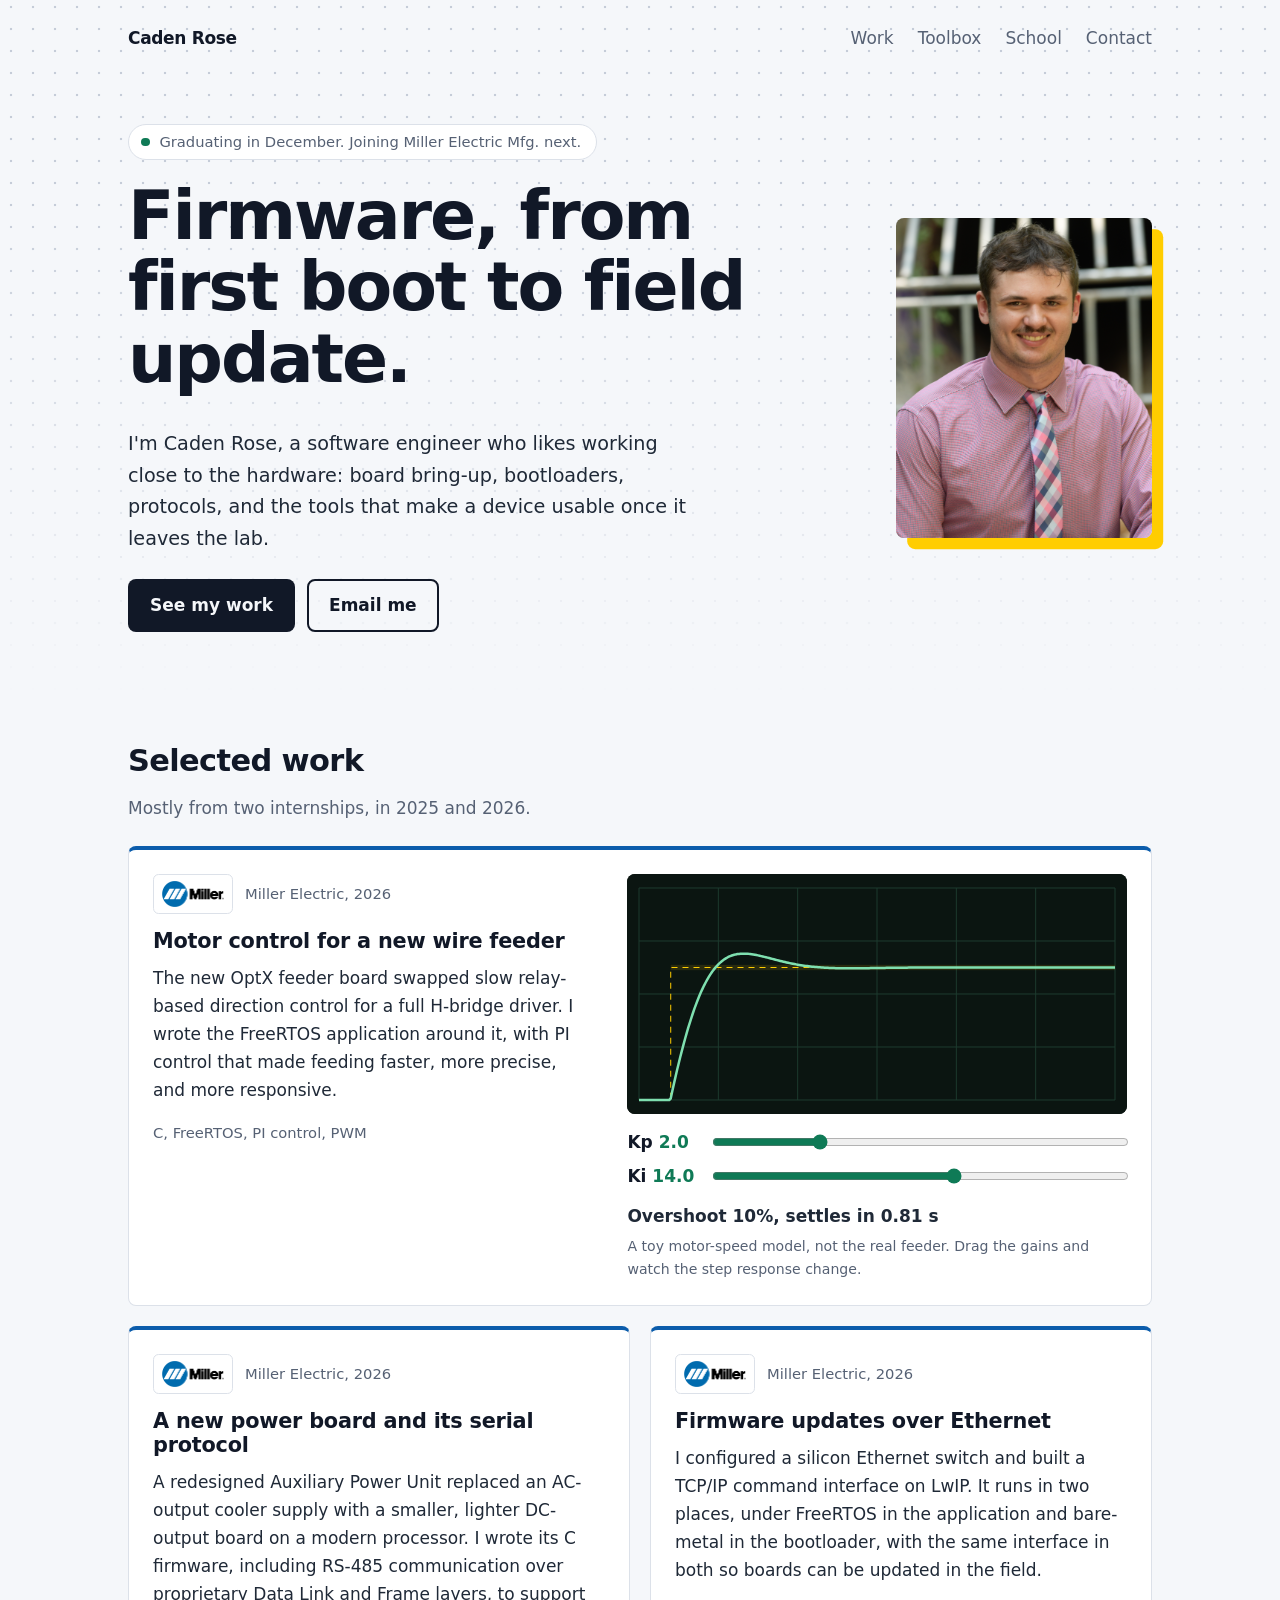
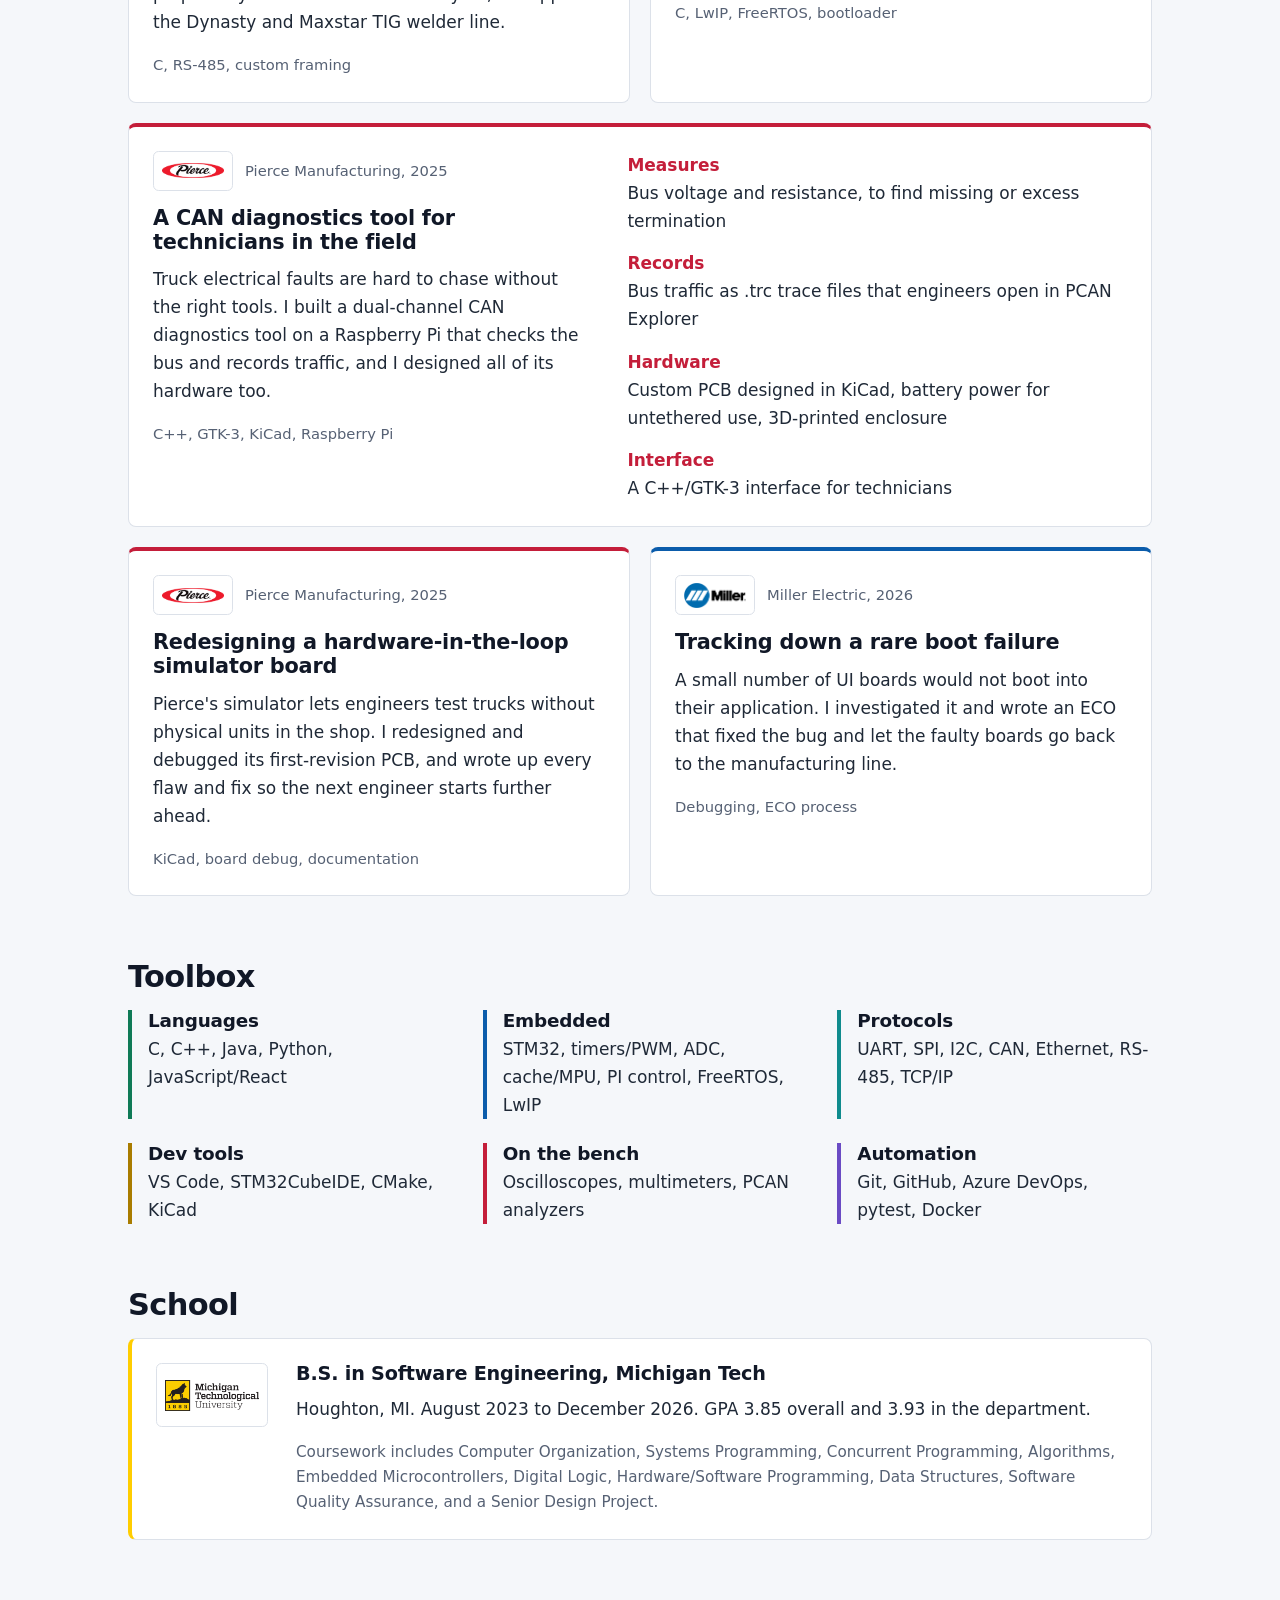
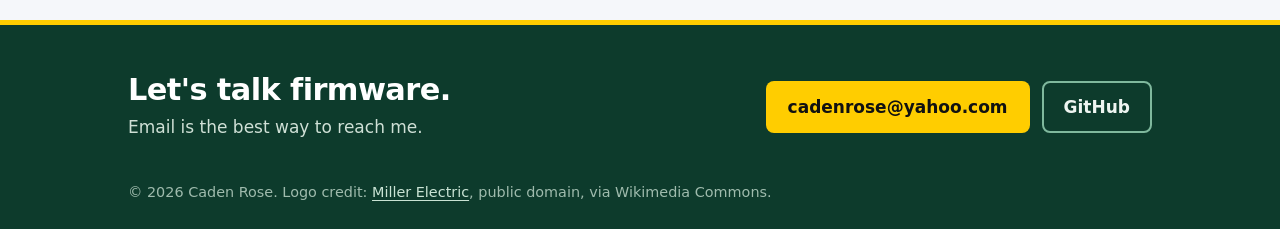
==== commit 9f87e15b: "Visual bugs" ====
--- a/index.html
+++ b/index.html
@@ -12,7 +12,7 @@
   <a class="skip-link" href="#main">Skip to content</a>
 
   <header class="wrap site-header">
-    <a class="site-title" href="/">Caden Rose</a>
+    <a class="site-title" href="./">Caden Rose</a>
     <nav aria-label="Main">
       <ul>
         <li><a href="#work">Work</a></li>
@@ -37,7 +37,7 @@
           </div>
         </div>
         <div class="hero-photo">
-          <img src="images/headshot.jpg" alt="Portrait of Caden Rose" width="400" height="500">
+          <img src="images/headshot.jpg" alt="Portrait of Caden Rose">
         </div>
       </div>
     </section>
@@ -51,7 +51,7 @@
         <!-- Feature tile: feeder motor control + live PI demo -->
         <article class="tile tile-miller tile-wide tile-feature">
           <div class="tile-copy">
-            <p class="tile-from"><span class="logo-plate"><img src="images/miller-logo.svg" alt="Miller Electric Mfg."></span>Miller Electric, 2026</p>
+            <p class="tile-from"><span class="logo-plate"><img src="images/miller-logo.webp" alt="Miller Electric Mfg."></span>Miller Electric, 2026</p>
             <h3>Motor control for a new wire feeder</h3>
             <p>The new OptX feeder board swapped slow relay-based direction control for a full H-bridge driver. I wrote the FreeRTOS application around it, with PI control that made feeding faster, more precise, and more responsive.</p>
             <p class="stack">C, FreeRTOS, PI control, PWM</p>
@@ -71,14 +71,14 @@
         </article>
 
         <article class="tile tile-miller">
-          <p class="tile-from"><span class="logo-plate"><img src="images/miller-logo.svg" alt="Miller Electric Mfg."></span>Miller Electric, 2026</p>
+          <p class="tile-from"><span class="logo-plate"><img src="images/miller-logo.webp" alt="Miller Electric Mfg."></span>Miller Electric, 2026</p>
           <h3>A new power board and its serial protocol</h3>
           <p>A redesigned Auxiliary Power Unit replaced an AC-output cooler supply with a smaller, lighter DC-output board on a modern processor. I wrote its C firmware, including RS-485 communication over proprietary Data Link and Frame layers, to support the Dynasty and Maxstar TIG welder line.</p>
           <p class="stack">C, RS-485, custom framing</p>
         </article>
 
         <article class="tile tile-miller">
-          <p class="tile-from"><span class="logo-plate"><img src="images/miller-logo.svg" alt="Miller Electric Mfg."></span>Miller Electric, 2026</p>
+          <p class="tile-from"><span class="logo-plate"><img src="images/miller-logo.webp" alt="Miller Electric Mfg."></span>Miller Electric, 2026</p>
           <h3>Firmware updates over Ethernet</h3>
           <p>I configured a silicon Ethernet switch and built a TCP/IP command interface on LwIP. It runs in two places, under FreeRTOS in the application and bare-metal in the bootloader, with the same interface in both so boards can be updated in the field.</p>
           <p class="stack">C, LwIP, FreeRTOS, bootloader</p>
@@ -112,7 +112,7 @@
         </article>
 
         <article class="tile tile-miller">
-          <p class="tile-from"><span class="logo-plate"><img src="images/miller-logo.svg" alt="Miller Electric Mfg."></span>Miller Electric, 2026</p>
+          <p class="tile-from"><span class="logo-plate"><img src="images/miller-logo.webp" alt="Miller Electric Mfg."></span>Miller Electric, 2026</p>
           <h3>Tracking down a rare boot failure</h3>
           <p>A small number of UI boards would not boot into their application. I investigated it and wrote an ECO that fixed the bug and let the faulty boards go back to the manufacturing line.</p>
           <p class="stack">Debugging, ECO process</p>
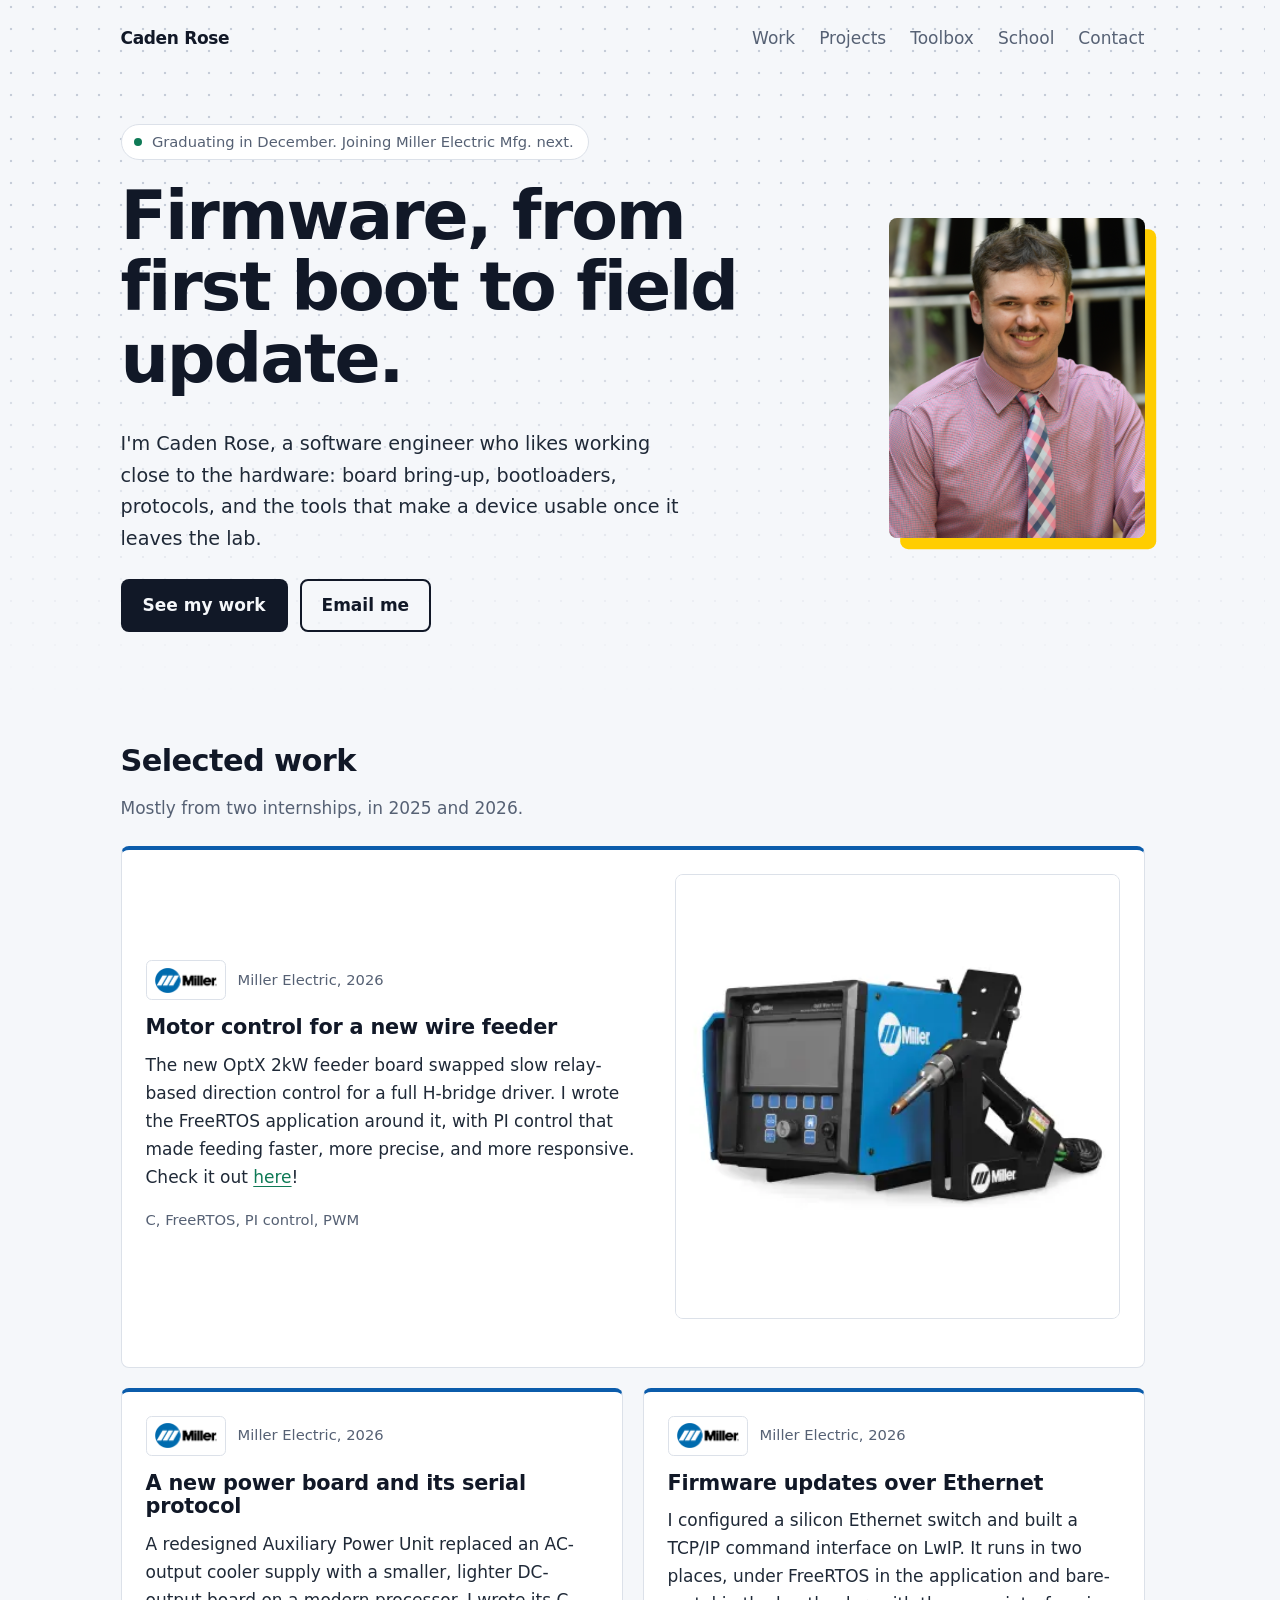
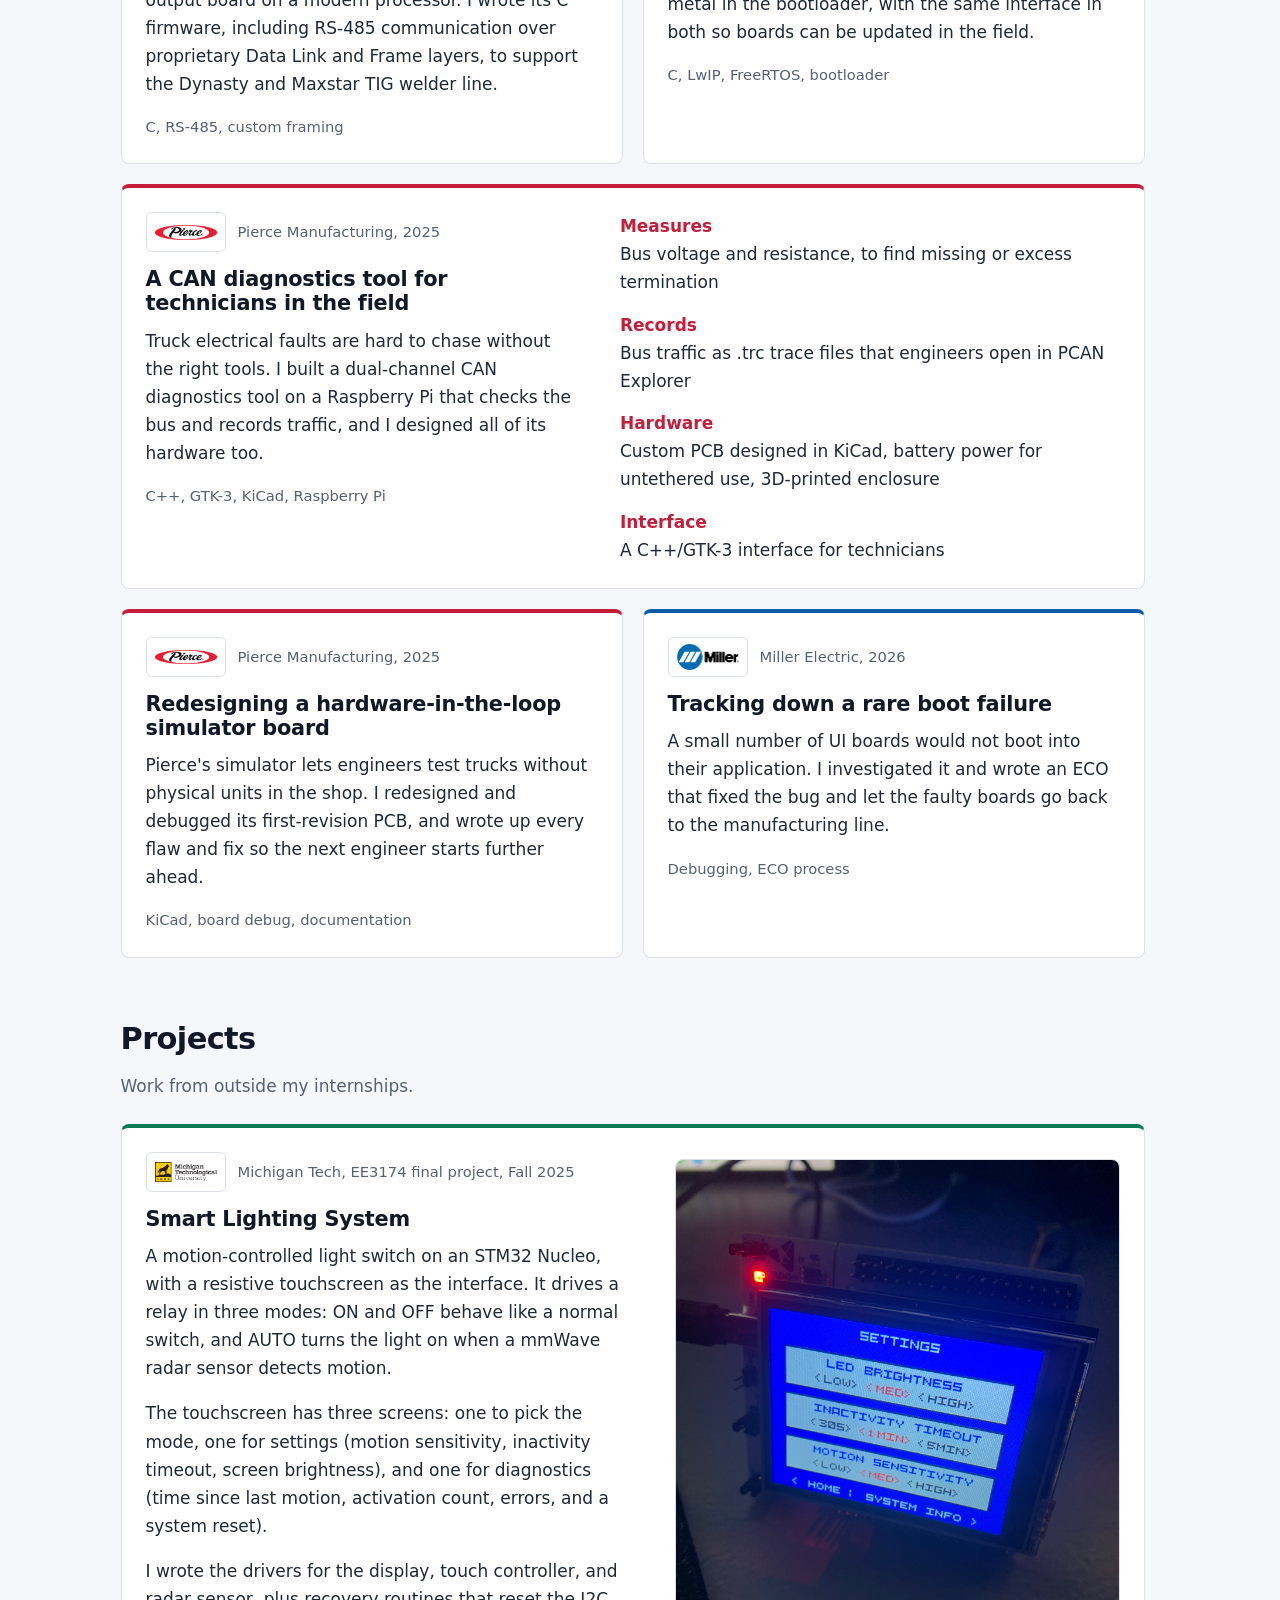
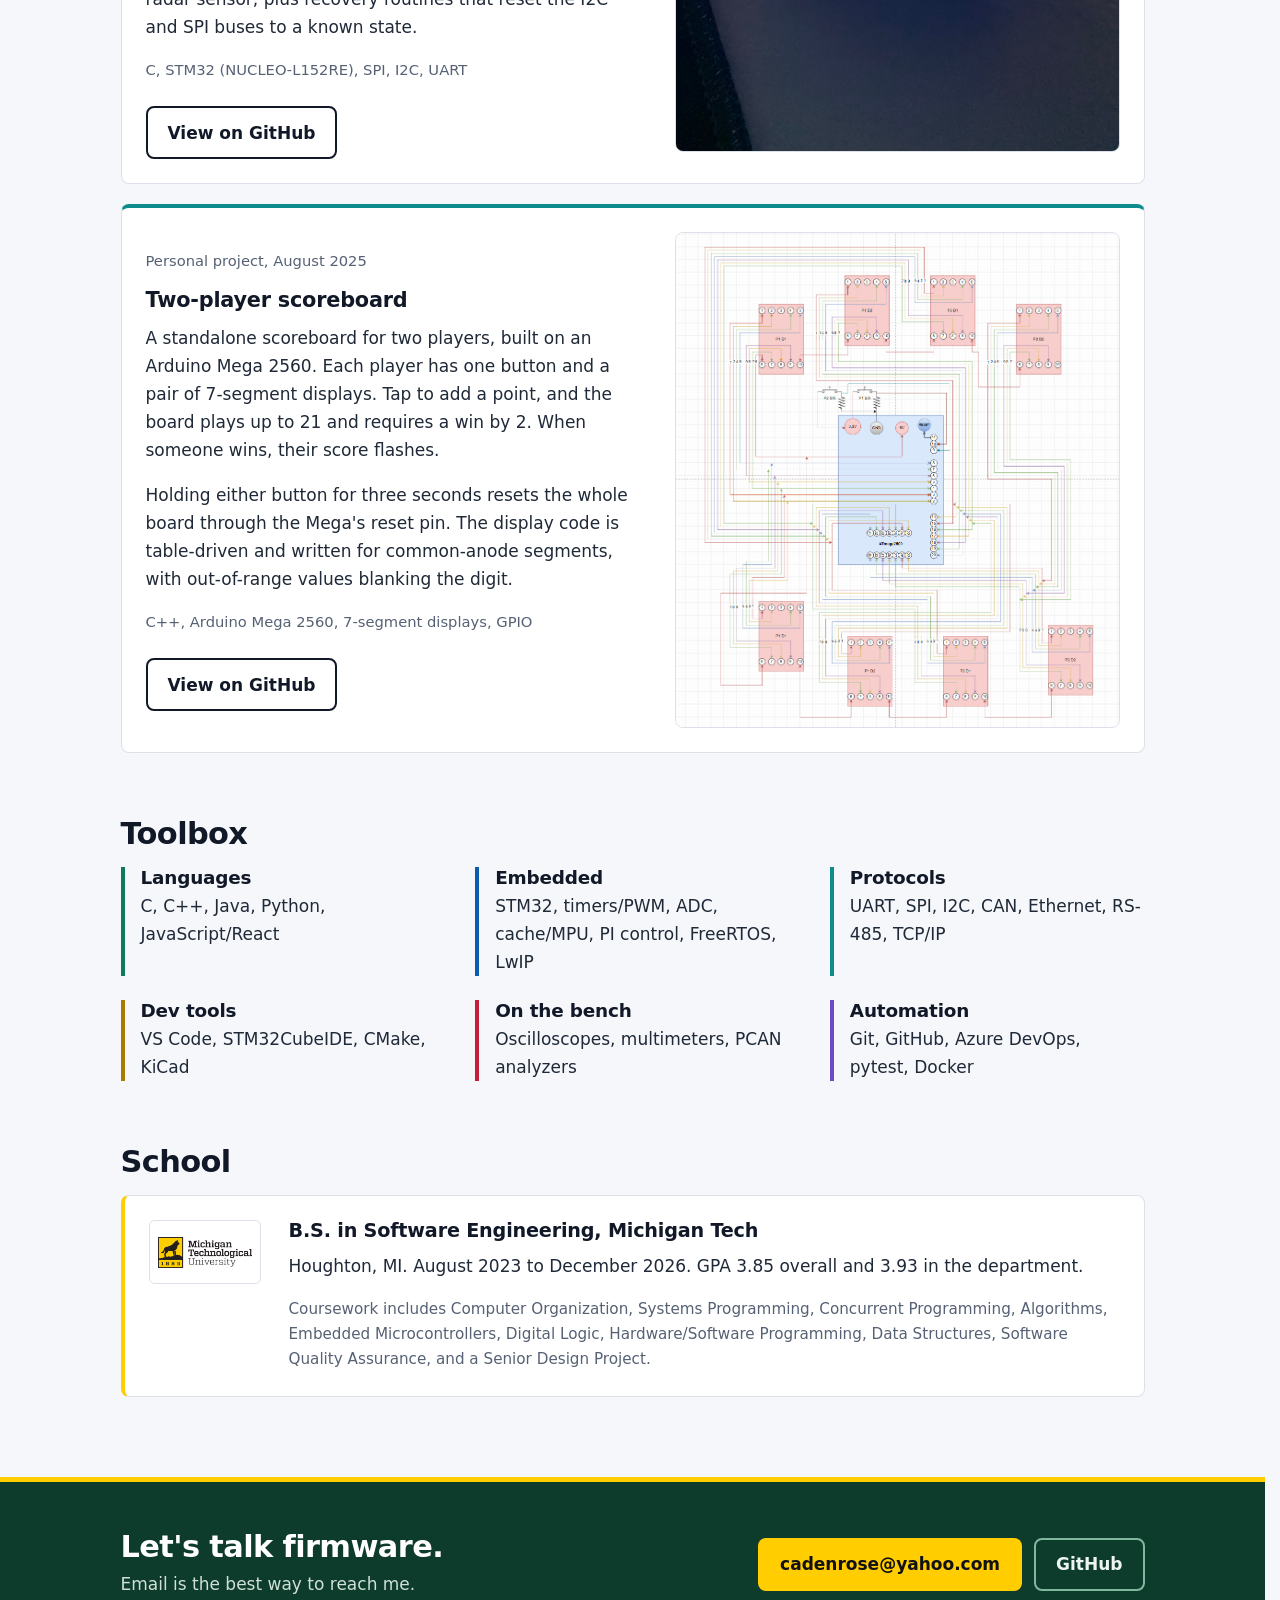
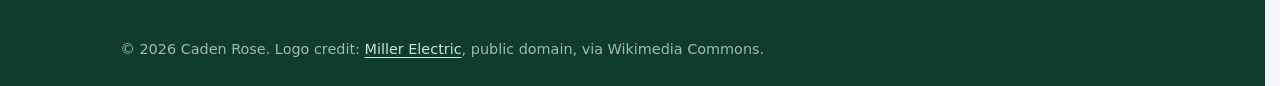
==== commit 31a58b29: "added projects section" ====
--- a/index.html
+++ b/index.html
@@ -7,6 +7,7 @@
   <meta name="description" content="Caden Rose is a software engineer who works close to the hardware: board bring-up, bootloaders, communication protocols, and field tooling.">
   <link rel="stylesheet" href="style.css">
   <script src="script.js" defer></script>
+  <script src="lightbox.js" defer></script>
 </head>
 <body>
   <a class="skip-link" href="#main">Skip to content</a>
@@ -16,6 +17,7 @@
     <nav aria-label="Main">
       <ul>
         <li><a href="#work">Work</a></li>
+        <li><a href="#projects">Projects</a></li>
         <li><a href="#toolbox">Toolbox</a></li>
         <li><a href="#school">School</a></li>
         <li><a href="#contact">Contact</a></li>
@@ -48,25 +50,21 @@
 
       <div class="tiles">
 
-        <!-- Feature tile: feeder motor control + live PI demo -->
-        <article class="tile tile-miller tile-wide tile-feature">
-          <div class="tile-copy">
-            <p class="tile-from"><span class="logo-plate"><img src="images/miller-logo.webp" alt="Miller Electric Mfg."></span>Miller Electric, 2026</p>
-            <h3>Motor control for a new wire feeder</h3>
-            <p>The new OptX feeder board swapped slow relay-based direction control for a full H-bridge driver. I wrote the FreeRTOS application around it, with PI control that made feeding faster, more precise, and more responsive.</p>
-            <p class="stack">C, FreeRTOS, PI control, PWM</p>
-          </div>
-          <div class="scope">
-            <canvas id="scope-canvas" aria-label="Step response of a PI-controlled motor, redrawn as you change the gains" role="img"></canvas>
-            <div class="scope-controls">
-              <label for="kp">Kp <output id="kp-out">2.0</output></label>
-              <input type="range" id="kp" min="0" max="8" step="0.1" value="2">
-              <label for="ki">Ki <output id="ki-out">14.0</output></label>
-              <input type="range" id="ki" min="0" max="24" step="0.1" value="14">
+        <!-- Feature tile: feeder motor control -->
+        <article class="tile tile-miller tile-wide">
+          <div class="tile-top">
+            <div class="tile-copy">
+              <p class="tile-from"><span class="logo-plate"><img src="images/miller-logo.webp" alt="Miller Electric Mfg."></span>Miller Electric, 2026</p>
+              <h3>Motor control for a new wire feeder</h3>
+              <p>
+                 The new OptX 2kW feeder board swapped slow relay-based direction control for a full H-bridge driver. I wrote the FreeRTOS application around it, with PI control that made feeding faster, more precise, and more responsive. 
+                 Check it out <a href="https://www.millerwelds.com/en-us/equipment/welders/laser?gad_source=1&gad_campaignid=9842191851&gbraid=0AAAAAD68PWtj5M7lF0xE_cUXyURLoDedg&gclid=Cj0KCQiA5NXXBhDEARIsABAJhdLSHSvZufl6DbdvuT6ptri4hyVHY1L3d1dykHiVTgruM1SgnBM310UaAnKEEALw_wcB">here</a>!
+              </p>
+              <p class="stack">C, FreeRTOS, PI control, PWM</p>
             </div>
-            <p class="scope-readout" id="scope-readout" aria-live="polite"></p>
-            <p class="scope-note">A toy motor-speed model, not the real feeder. Drag the gains and watch the step response change.</p>
-            <noscript><p class="scope-note">This demo needs JavaScript.</p></noscript>
+            <figure class="tile-figure">
+              <img src="images/feeder.webp" alt="Miller wire feeder">
+            </figure>
           </div>
         </article>
 
@@ -121,6 +119,49 @@
       </div>
     </section>
 
+    <section id="projects" class="wrap section">
+      <h2>Projects</h2>
+      <p class="section-intro">Work from outside my internships.</p>
+
+      <article class="tile tile-project">
+        <div class="tile-top">
+          <div class="tile-copy">
+            <p class="tile-from"><span class="logo-plate"><img src="images/mtu-logo.png" alt="Michigan Technological University"></span>Michigan Tech, EE3174 final project, Fall 2025</p>
+            <h3>Smart Lighting System</h3>
+            <p>A motion-controlled light switch on an STM32 Nucleo, with a resistive touchscreen as the interface. It drives a relay in three modes: ON and OFF behave like a normal switch, and AUTO turns the light on when a mmWave radar sensor detects motion.</p>
+            <p>The touchscreen has three screens: one to pick the mode, one for settings (motion sensitivity, inactivity timeout, screen brightness), and one for diagnostics (time since last motion, activation count, errors, and a system reset).</p>
+            <p>I wrote the drivers for the display, touch controller, and radar sensor, plus recovery routines that reset the I2C and SPI buses to a known state.</p>
+            <p class="stack">C, STM32 (NUCLEO-L152RE), SPI, I2C, UART</p>
+            <div class="button-row">
+              <a class="button button-outline" href="https://github.com/cadenjrose/Smart-Lighting-System">View on GitHub</a>
+            </div>
+          </div>
+          <figure class="tile-figure">
+            <img src="images/nucleo.png" alt="The Smart Lighting System UI">
+          </figure>
+        </div>
+      </article>
+
+      <article class="tile tile-project tile-scorer">
+        <div class="tile-top">
+          <div class="tile-copy">
+            <p class="tile-from">Personal project, August 2025</p>
+            <h3>Two-player scoreboard</h3>
+            <p>A standalone scoreboard for two players, built on an Arduino Mega 2560. Each player has one button and a pair of 7-segment displays. Tap to add a point, and the board plays up to 21 and requires a win by 2. When someone wins, their score flashes.</p>
+            <p>Holding either button for three seconds resets the whole board through the Mega's reset pin. The display code is table-driven and written for common-anode segments, with out-of-range values blanking the digit.</p>
+            <p class="stack">C++, Arduino Mega 2560, 7-segment displays, GPIO</p>
+            <div class="button-row">
+              <a class="button button-outline" href="https://github.com/cadenjrose/Scoring_Device">View on GitHub</a>
+            </div>
+          </div>
+          <figure class="tile-figure">
+            <img src="images/scorer_diagram.png" alt="Wiring diagram for the scoreboard: an Arduino Mega 2560 connected to four 7-segment displays and two buttons">
+          </figure>
+        </div>
+      </article>
+
+    </section>
+
     <section id="toolbox" class="wrap section">
       <h2>Toolbox</h2>
       <div class="toolbox">
--- a/style.css
+++ b/style.css
@@ -225,6 +225,11 @@
 
 .stack { margin: 0; font-size: 0.92rem; color: var(--text-muted) !important; }
 
+.feeder {
+  display: block;
+  width: 100%;
+}
+
 /* Logos sit on a white plate so they read on any background */
 .logo-plate {
   flex: none;
@@ -245,40 +250,102 @@
 /* Feature tiles lay out copy and a companion side by side */
 .tile-feature { display: grid; grid-template-columns: 1fr; gap: 1.5rem 2.5rem; }
 
+.tile-top {
+  display: grid;
+  grid-template-columns: 1fr;
+  gap: 1.5rem 2.5rem;
+  margin-bottom: 1.5rem;
+}
+
+@media (min-width: 50rem) {
+  .tile-top { grid-template-columns: 1.1fr 1fr; align-items: center; }
+}
+
+.tile-figure { margin: 0; }
+
+.tile-figure img {
+  display: block;
+  width: 100%;
+  height: auto;
+  border-radius: var(--radius);
+  border: 1px solid var(--rule);
+  background: var(--rule);
+}
+
+.tile-project { --tile-color: var(--green); }
+.tile-project .tile-top { margin-bottom: 0; }
+.tile-project + .tile-project { margin-top: 1.25rem; }
+.tile-scorer { --tile-color: var(--teal); }
+
 @media (min-width: 50rem) {
   .tile-feature { grid-template-columns: 1fr 1.15fr; align-items: start; }
 }
-
-/* ---------- Scope demo ---------- */
-.scope canvas {
-  display: block;
-  width: 100%;
-  aspect-ratio: 5 / 2.4;
-  border-radius: var(--radius);
-  background: #0b1511;
-}
-
-.scope-controls {
-  display: grid;
-  grid-template-columns: auto 1fr;
-  gap: 0.4rem 1rem;
-  align-items: center;
-  margin-top: 0.9rem;
-  font-weight: 600;
-  color: var(--ink);
-}
-
-.scope-controls output { display: inline-block; min-width: 2.2rem; font-variant-numeric: tabular-nums; color: var(--green); }
-.scope-controls input { width: 100%; accent-color: var(--green); }
-
-.scope-readout { margin: 0.75rem 0 0.25rem; font-weight: 600; color: var(--ink); font-variant-numeric: tabular-nums; }
-.scope-note { margin: 0; font-size: 0.88rem; color: var(--text-muted) !important; }
 
 /* ---------- CAN tool specs ---------- */
 .specs { margin: 0; }
 .specs dt { margin-top: 0.9rem; font-weight: 700; color: var(--pierce); }
 .specs dt:first-child { margin-top: 0; }
 .specs dd { margin: 0; }
+
+/* ---------- Image lightbox ---------- */
+.tile-figure img { cursor: zoom-in; }
+.tile-figure img:focus-visible {
+  outline: 3px solid var(--gold);
+  outline-offset: 3px;
+}
+
+.lightbox {
+  width: 100%;
+  height: 100%;
+  max-width: none;
+  max-height: none;
+  padding: 1.5rem;
+  border: 0;
+  background: transparent;
+}
+
+.lightbox::backdrop { background: rgb(0 0 0 / 0.85); }
+
+.lightbox[open] {
+  display: flex;
+  align-items: center;
+  justify-content: center;
+}
+
+.lightbox img {
+  max-width: 100%;
+  max-height: 100%;
+  object-fit: contain;
+  border-radius: var(--radius);
+  background: #ffffff;
+  cursor: zoom-out;
+}
+
+.lightbox-close {
+  position: absolute;
+  top: 0.75rem;
+  right: 1rem;
+  width: 2.5rem;
+  height: 2.5rem;
+  border: 0;
+  border-radius: 50%;
+  background: rgb(255 255 255 / 0.15);
+  color: #ffffff;
+  font-size: 1.75rem;
+  line-height: 1;
+  cursor: pointer;
+}
+
+.lightbox-close:hover { background: rgb(255 255 255 / 0.3); }
+
+/* Lock page scroll while the lightbox is open */
+html:has(.lightbox[open]) { overflow: hidden; }
+
+/* Keep the layout from shifting when the scrollbar disappears */
+html { scrollbar-gutter: stable; }
+
+/* Don't let scrolling inside the lightbox chain through to the page */
+.lightbox { overscroll-behavior: contain; }
 
 /* ---------- Toolbox ---------- */
 .toolbox {
